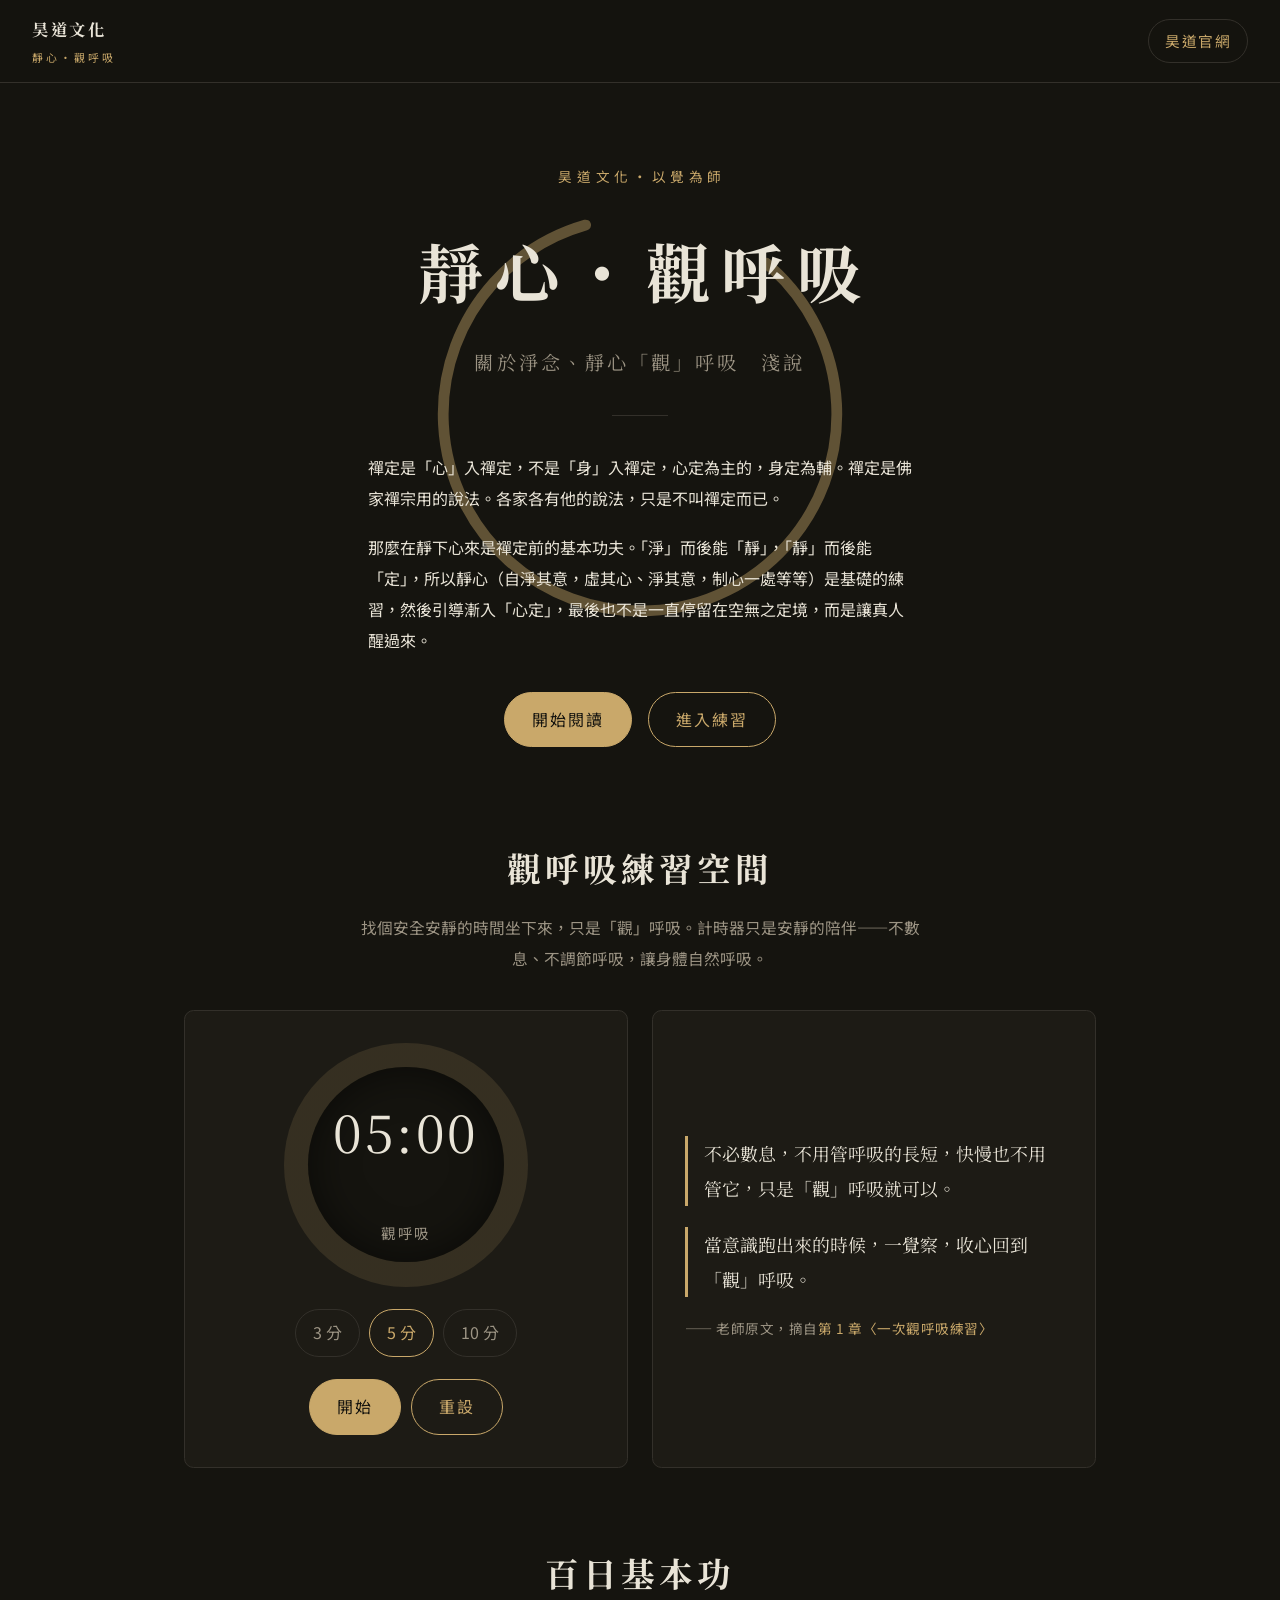
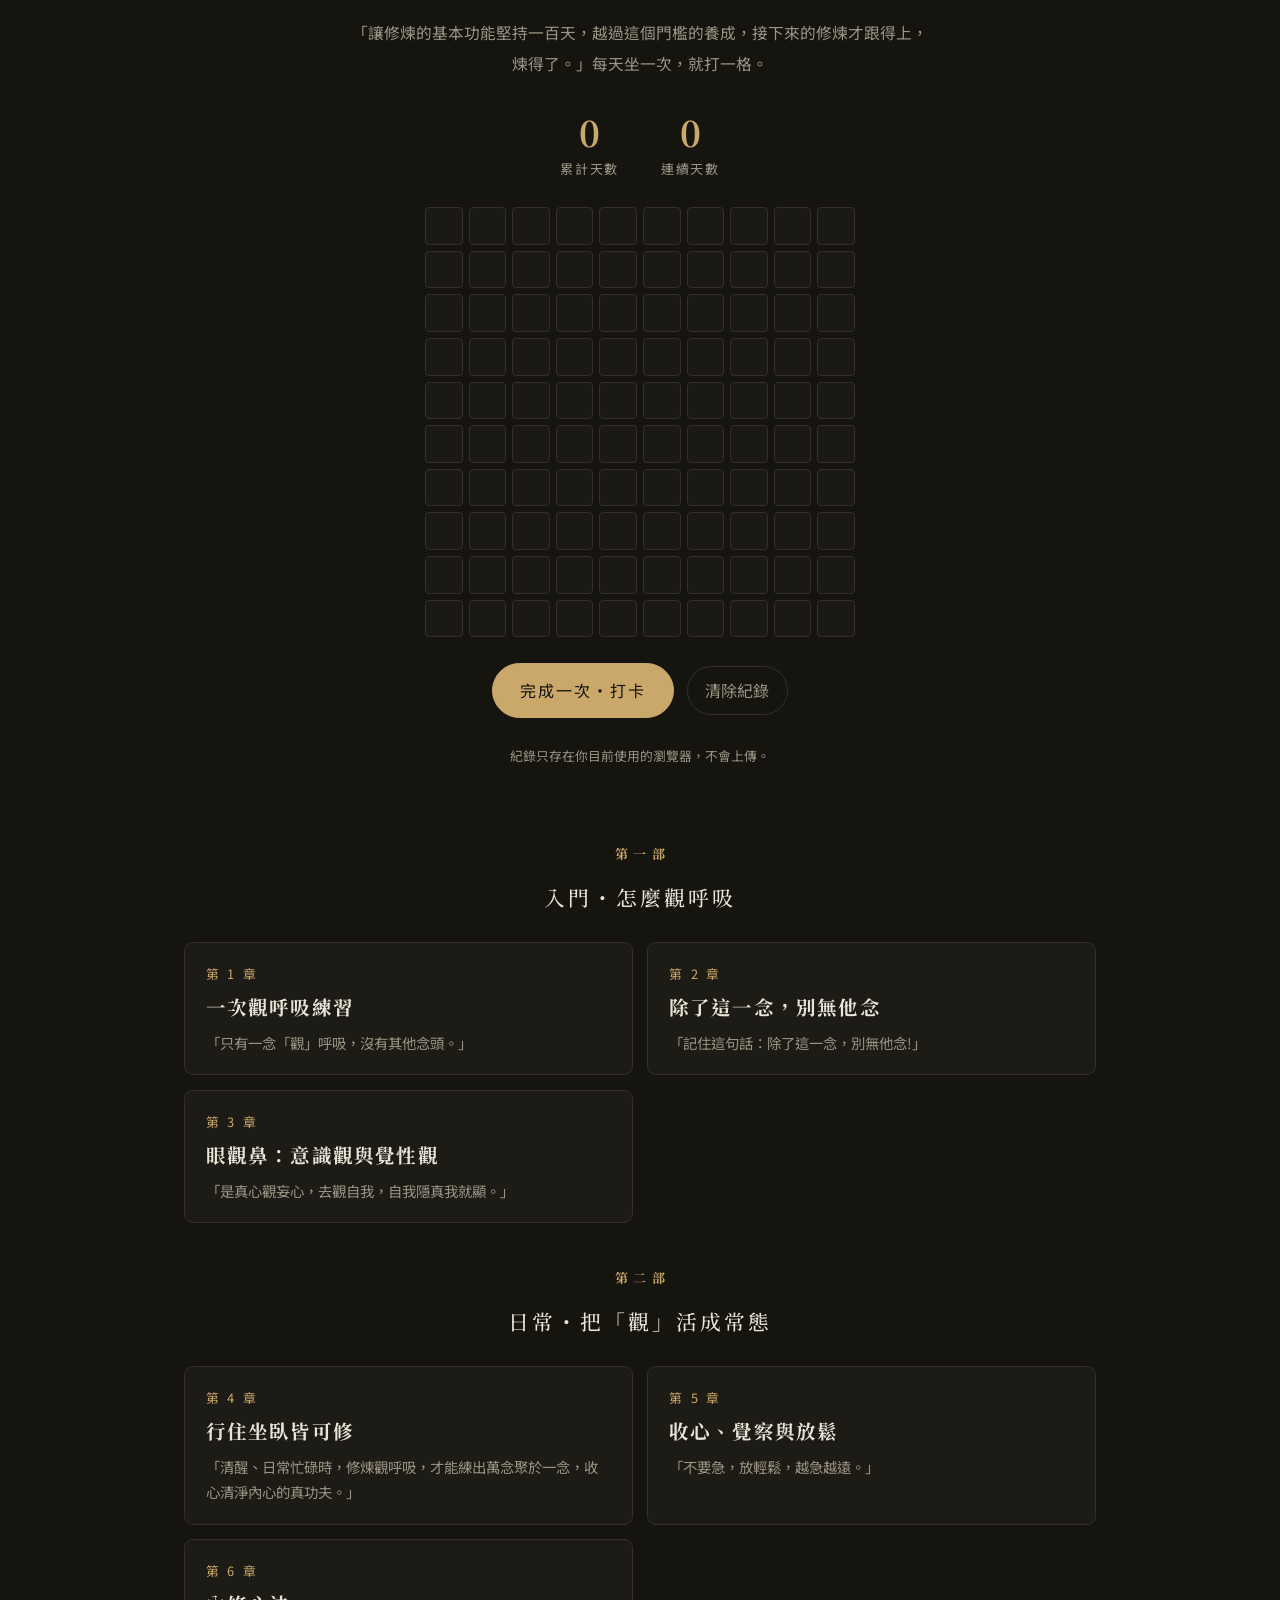
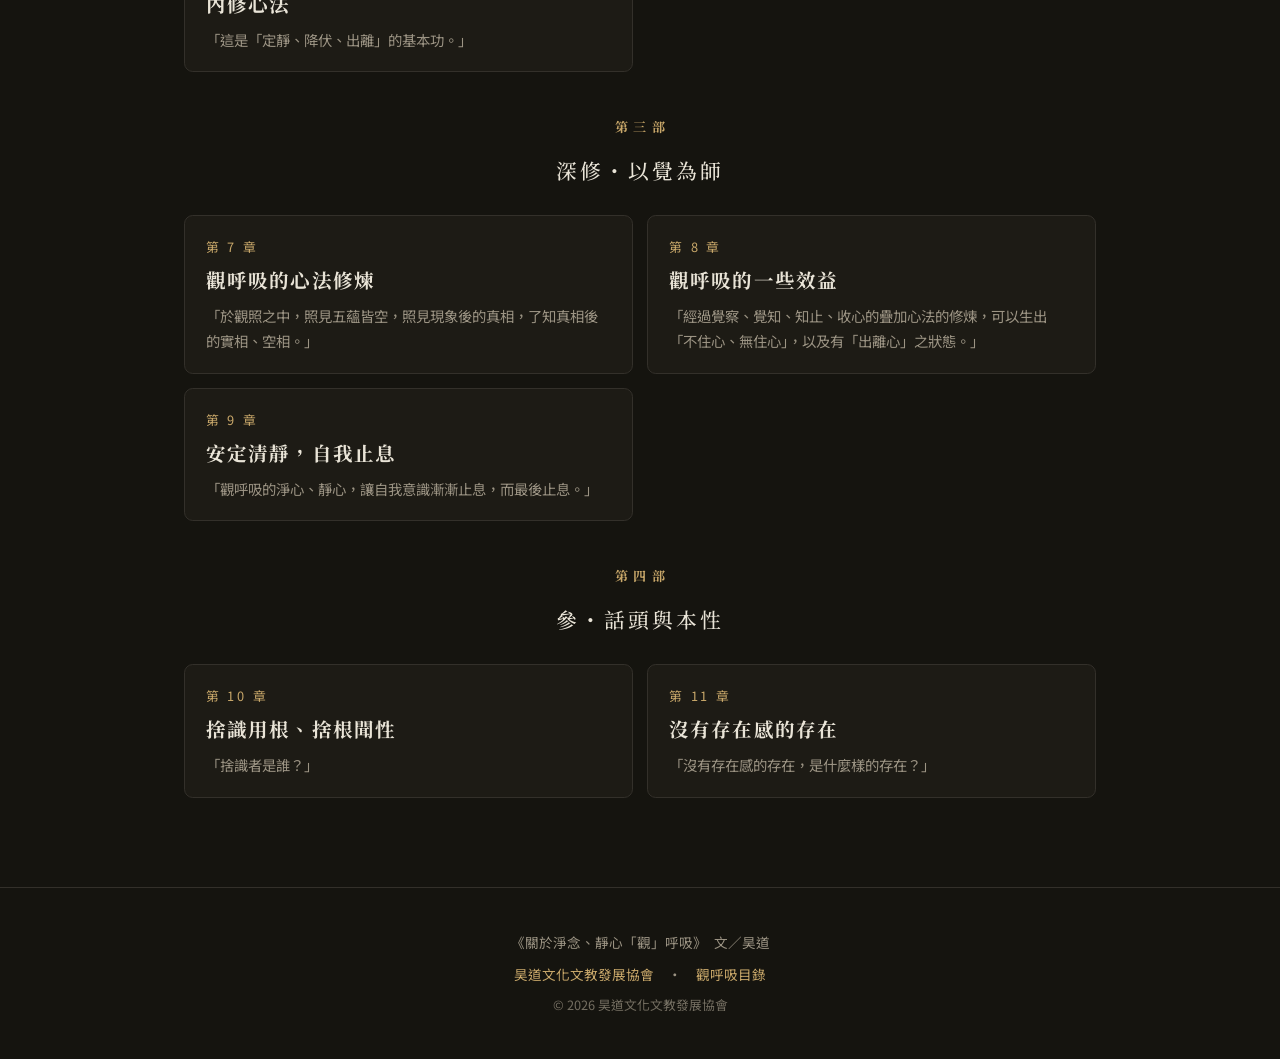
==== index.html @ aa5c3cc3 "Add 靜心・觀呼吸 reading site 以昊道老師原文整理的觀呼吸學習網站：四部十一章逐章閱讀、深色暖金主題、 圓相主視覺、觀呼吸計時器、百日基本功打卡。內容全程逐字呈現老師原文。  Co-A" ====
<!doctype html>
<html lang="zh-Hant">
<head>
  <meta charset="utf-8">
  <meta name="viewport" content="width=device-width, initial-scale=1">
  <title>靜心・觀呼吸｜關於淨念、靜心「觀」呼吸　淺說</title>
  <meta name="description" content="《關於淨念、靜心「觀」呼吸》線上閱讀。以昊道老師的話，系統化呈現淨念、靜心、觀呼吸的內修心法——從一次觀呼吸練習，到捨識用根、自我止息。">
  <meta name="author" content="昊道文化文教發展協會">
  <link rel="canonical" href="https://haodao-culture.github.io/guan-huxi/">
  <meta property="og:site_name" content="昊道文化文教發展協會">
  <meta property="og:title" content="靜心・觀呼吸｜關於淨念、靜心「觀」呼吸　淺說">
  <meta property="og:description" content="《關於淨念、靜心「觀」呼吸》線上閱讀。以昊道老師的話，系統化呈現淨念、靜心、觀呼吸的內修心法——從一次觀呼吸練習，到捨識用根、自我止息。">
  <meta property="og:type" content="article">
  <meta property="og:url" content="https://haodao-culture.github.io/guan-huxi/">
  <meta property="og:locale" content="zh_TW">
  <meta name="theme-color" content="#8b6f47">
  <link rel="icon" href="favicon.svg" type="image/svg+xml">
  <link rel="icon" href="favicon.svg" type="image/svg+xml">
  <link rel="apple-touch-icon" href="favicon.svg">
  <link rel="stylesheet" href="./breathing.css">
  <link rel="preconnect" href="https://fonts.googleapis.com">
  <link rel="preconnect" href="https://fonts.gstatic.com" crossorigin>
  <link href="https://fonts.googleapis.com/css2?family=Noto+Serif+TC:wght@400;500;700&family=Noto+Sans+TC:wght@300;400;500&display=swap" rel="stylesheet">
</head>
<body>
  <header class="reader-header">
    <a class="brand" href="index.html">昊道文化<small>靜心・觀呼吸</small></a>
    <a class="toc-link" href="https://www.haodao.org/">昊道官網</a>
  </header>
  <main class="reader wide">
    <section class="cover">
      <svg class="enso" viewBox="0 0 200 200" aria-hidden="true" focusable="false">
        <circle cx="100" cy="100" r="82" />
      </svg>
      <div class="cover-inner">
        <p class="eyebrow">昊道文化・以覺為師</p>
        <h1 class="cover-title">靜心・觀呼吸</h1>
        <p class="cover-sub">關於淨念、靜心「觀」呼吸　淺說</p>
        <div class="rule"></div>
        <div class="cover-lead">
          <p>禪定是「心」入禪定，不是「身」入禪定，心定為主的，身定為輔。禪定是佛家禪宗用的說法。各家各有他的說法，只是不叫禪定而已。</p>
          <p>那麼在靜下心來是禪定前的基本功夫。「淨」而後能「靜」，「靜」而後能「定」，所以靜心（自淨其意，虛其心、淨其意，制心一處等等）是基礎的練習，然後引導漸入「心定」，最後也不是一直停留在空無之定境，而是讓真人醒過來。</p>
        </div>
        <div class="hero-ctas">
          <a class="btn btn-primary" href="#chapters">開始閱讀</a>
          <a class="btn btn-ghost" href="#practice">進入練習</a>
        </div>
      </div>
    </section>

    <section class="feature" id="practice" aria-labelledby="practice-title">
      <div class="feature-head">
        <h2 id="practice-title">觀呼吸練習空間</h2>
        <p class="feature-lead">找個安全安靜的時間坐下來，只是「觀」呼吸。計時器只是安靜的陪伴——不數息、不調節呼吸，讓身體自然呼吸。</p>
      </div>
      <div class="practice-layout">
        <div class="timer-panel">
          <div class="timer-ring" id="timerRing">
            <div class="timer-core">
              <span class="timer-time" id="timerTime">05:00</span>
              <span class="timer-label" id="timerLabel">觀呼吸</span>
            </div>
          </div>
          <div class="timer-presets" role="group" aria-label="選擇時長">
            <button class="chip" type="button" data-min="3">3 分</button>
            <button class="chip" type="button" data-min="5">5 分</button>
            <button class="chip" type="button" data-min="10">10 分</button>
          </div>
          <div class="timer-controls">
            <button class="btn btn-primary" type="button" id="timerToggle">開始</button>
            <button class="btn btn-ghost" type="button" id="timerReset">重設</button>
          </div>
        </div>
        <div class="practice-note">
          <blockquote>不必數息，不用管呼吸的長短，快慢也不用管它，只是「觀」呼吸就可以。</blockquote>
          <blockquote>當意識跑出來的時候，一覺察，收心回到「觀」呼吸。</blockquote>
          <p class="src">—— 老師原文，摘自<a href="ch01.html">第 1 章〈一次觀呼吸練習〉</a></p>
        </div>
      </div>
    </section>

    <section class="feature" id="hundred-days" aria-labelledby="hundred-title">
      <div class="feature-head">
        <h2 id="hundred-title">百日基本功</h2>
        <p class="feature-lead">「讓修煉的基本功能堅持一百天，越過這個門檻的養成，接下來的修煉才跟得上，煉得了。」每天坐一次，就打一格。</p>
      </div>
      <div class="tracker">
        <div class="tracker-stats">
          <div><strong id="dayCount">0</strong><span>累計天數</span></div>
          <div><strong id="dayStreak">0</strong><span>連續天數</span></div>
        </div>
        <div class="hundred-grid" id="hundredGrid" role="img" aria-label="百日打卡進度格"></div>
        <div class="tracker-controls">
          <button class="btn btn-primary" type="button" id="markToday">完成一次・打卡</button>
          <button class="btn-mini" type="button" id="trackerReset">清除紀錄</button>
        </div>
        <p class="tracker-note">紀錄只存在你目前使用的瀏覽器，不會上傳。</p>
      </div>
    </section>

    <nav class="toc" id="chapters" aria-label="章節目錄">
      <section class="toc-part">
        <h2 class="part-title"><span class="part-label">第一部</span><span class="part-name">入門・怎麼觀呼吸</span></h2>
        <ol class="chapter-cards">
        <li><a class="chapter-card" href="ch01.html">
          <span class="ch-num">第 1 章</span>
          <span class="ch-title">一次觀呼吸練習</span>
          <span class="ch-desc">「只有一念「觀」呼吸，沒有其他念頭。」</span>
        </a></li>
        <li><a class="chapter-card" href="ch02.html">
          <span class="ch-num">第 2 章</span>
          <span class="ch-title">除了這一念，別無他念</span>
          <span class="ch-desc">「記住這句話：除了這一念，別無他念!」</span>
        </a></li>
        <li><a class="chapter-card" href="ch03.html">
          <span class="ch-num">第 3 章</span>
          <span class="ch-title">眼觀鼻：意識觀與覺性觀</span>
          <span class="ch-desc">「是真心觀妄心，去觀自我，自我隱真我就顯。」</span>
        </a></li>
        </ol>
      </section>
      <section class="toc-part">
        <h2 class="part-title"><span class="part-label">第二部</span><span class="part-name">日常・把「觀」活成常態</span></h2>
        <ol class="chapter-cards">
        <li><a class="chapter-card" href="ch04.html">
          <span class="ch-num">第 4 章</span>
          <span class="ch-title">行住坐臥皆可修</span>
          <span class="ch-desc">「清醒、日常忙碌時，修煉觀呼吸，才能練出萬念聚於一念，收心清淨內心的真功夫。」</span>
        </a></li>
        <li><a class="chapter-card" href="ch05.html">
          <span class="ch-num">第 5 章</span>
          <span class="ch-title">收心、覺察與放鬆</span>
          <span class="ch-desc">「不要急，放輕鬆，越急越遠。」</span>
        </a></li>
        <li><a class="chapter-card" href="ch06.html">
          <span class="ch-num">第 6 章</span>
          <span class="ch-title">內修心法</span>
          <span class="ch-desc">「這是「定靜、降伏、出離」的基本功。」</span>
        </a></li>
        </ol>
      </section>
      <section class="toc-part">
        <h2 class="part-title"><span class="part-label">第三部</span><span class="part-name">深修・以覺為師</span></h2>
        <ol class="chapter-cards">
        <li><a class="chapter-card" href="ch07.html">
          <span class="ch-num">第 7 章</span>
          <span class="ch-title">觀呼吸的心法修煉</span>
          <span class="ch-desc">「於觀照之中，照見五蘊皆空，照見現象後的真相，了知真相後的實相、空相。」</span>
        </a></li>
        <li><a class="chapter-card" href="ch08.html">
          <span class="ch-num">第 8 章</span>
          <span class="ch-title">觀呼吸的一些效益</span>
          <span class="ch-desc">「經過覺察、覺知、知止、收心的疊加心法的修煉，可以生出「不住心、無住心」，以及有「出離心」之狀態。」</span>
        </a></li>
        <li><a class="chapter-card" href="ch09.html">
          <span class="ch-num">第 9 章</span>
          <span class="ch-title">安定清靜，自我止息</span>
          <span class="ch-desc">「觀呼吸的淨心、靜心，讓自我意識漸漸止息，而最後止息。」</span>
        </a></li>
        </ol>
      </section>
      <section class="toc-part">
        <h2 class="part-title"><span class="part-label">第四部</span><span class="part-name">參・話頭與本性</span></h2>
        <ol class="chapter-cards">
        <li><a class="chapter-card" href="ch10.html">
          <span class="ch-num">第 10 章</span>
          <span class="ch-title">捨識用根、捨根聞性</span>
          <span class="ch-desc">「捨識者是誰？」</span>
        </a></li>
        <li><a class="chapter-card" href="ch11.html">
          <span class="ch-num">第 11 章</span>
          <span class="ch-title">沒有存在感的存在</span>
          <span class="ch-desc">「沒有存在感的存在，是什麼樣的存在？」</span>
        </a></li>
        </ol>
      </section>
    </nav>
  </main>
  <footer class="reader-footer">
    <p>《關於淨念、靜心「觀」呼吸》　文／昊道</p>
    <p><a href="https://www.haodao.org/">昊道文化文教發展協會</a>　·　<a href="./index.html">觀呼吸目錄</a></p>
    <p class="copyright">© 2026 昊道文化文教發展協會</p>
  </footer>
  <script src="./breathing.js" defer></script>
</body>
</html>
---- breathing.css ----
/* 靜心・觀呼吸 閱讀網站樣式
   沿用 haodao 既有設計語言（米底褐字、Noto Serif TC 標題、寧靜留白） */

:root {
    --color-bg: #15140f;
    --color-text: #e9e4d7;
    --color-accent: #c9a86a;
    --color-muted: #9c9484;
    --color-divider: #33302a;
    --color-card: #1d1b15;
    --max-read: 40rem;
    --max-wide: 60rem;
}

* {
    margin: 0;
    padding: 0;
    box-sizing: border-box;
}

html {
    scroll-behavior: smooth;
}

body {
    font-family: 'Noto Sans TC', -apple-system, BlinkMacSystemFont, sans-serif;
    background: radial-gradient(1000px 620px at 50% -12%, rgba(201, 168, 106, 0.10), transparent 62%), var(--color-bg);
    color: var(--color-text);
    line-height: 1.95;
    min-height: 100vh;
    display: flex;
    flex-direction: column;
    -webkit-font-smoothing: antialiased;
}

a {
    color: var(--color-accent);
    text-decoration: none;
}

/* ---------- 頂部列 ---------- */
.reader-header {
    position: sticky;
    top: 0;
    z-index: 10;
    display: flex;
    align-items: center;
    justify-content: space-between;
    gap: 1rem;
    padding: 0.85rem clamp(1rem, 4vw, 2rem);
    background: rgba(21, 20, 15, 0.84);
    backdrop-filter: blur(8px);
    -webkit-backdrop-filter: blur(8px);
    border-bottom: 1px solid var(--color-divider);
}

.reader-header .brand {
    font-family: 'Noto Serif TC', serif;
    font-weight: 700;
    letter-spacing: 0.16em;
    color: var(--color-text);
    font-size: 1.02rem;
}

.reader-header .brand small {
    display: block;
    font-family: 'Noto Sans TC', sans-serif;
    font-weight: 400;
    font-size: 0.68rem;
    letter-spacing: 0.28em;
    color: var(--color-accent);
    margin-top: 0.1rem;
}

.reader-header .toc-link {
    font-size: 0.92rem;
    letter-spacing: 0.1em;
    padding: 0.4rem 1rem;
    border: 1px solid var(--color-divider);
    border-radius: 2rem;
    white-space: nowrap;
    transition: all 0.3s ease;
}

.reader-header .toc-link:hover {
    background: var(--color-accent);
    color: var(--color-bg);
    border-color: var(--color-accent);
}

/* ---------- 主容器 ---------- */
.reader {
    width: 100%;
    max-width: var(--max-read);
    margin: 0 auto;
    padding: 2.5rem clamp(1.1rem, 5vw, 1.5rem) 3rem;
    flex: 1;
}

.reader.wide {
    max-width: var(--max-wide);
}

/* ---------- 著陸頁封面 ---------- */
.cover {
    text-align: center;
    padding: 2.5rem 0 1rem;
}

.cover .eyebrow {
    font-size: 0.85rem;
    letter-spacing: 0.34em;
    color: var(--color-accent);
    padding-left: 0.34em;
}

.cover-title {
    font-family: 'Noto Serif TC', serif;
    font-size: clamp(2.6rem, 9vw, 4rem);
    font-weight: 700;
    letter-spacing: 0.18em;
    padding-left: 0.18em;
    margin: 1.2rem 0 0.6rem;
}

.cover-sub {
    font-family: 'Noto Serif TC', serif;
    font-size: clamp(1rem, 3vw, 1.2rem);
    letter-spacing: 0.16em;
    color: var(--color-muted);
}

.rule {
    width: 56px;
    height: 1px;
    background: var(--color-divider);
    margin: 2.2rem auto;
}

.cover-lead {
    max-width: 34rem;
    margin: 0 auto;
    text-align: left;
    color: var(--color-text);
}

.cover-lead p {
    margin-bottom: 1.1rem;
}

/* ---------- 目錄（部 / 章卡片） ---------- */
.toc {
    margin-top: 3rem;
}

.toc-part {
    margin: 2.6rem 0;
}

.part-title {
    font-family: 'Noto Serif TC', serif;
    text-align: center;
    margin-bottom: 1.4rem;
}

.part-title .part-label {
    display: block;
    font-size: 0.82rem;
    letter-spacing: 0.4em;
    color: var(--color-accent);
    padding-left: 0.4em;
    margin-bottom: 0.4rem;
}

.part-title .part-name {
    font-size: 1.3rem;
    font-weight: 500;
    letter-spacing: 0.14em;
    color: var(--color-text);
}

.chapter-cards {
    list-style: none;
    display: grid;
    gap: 0.9rem;
}

@media (min-width: 620px) {
    .chapter-cards {
        grid-template-columns: 1fr 1fr;
    }
}

.chapter-card {
    display: flex;
    flex-direction: column;
    gap: 0.35rem;
    height: 100%;
    border: 1px solid var(--color-divider);
    border-radius: 0.55rem;
    background: var(--color-card);
    padding: 1.2rem 1.3rem;
    transition: all 0.25s ease;
}

.chapter-card:hover {
    border-color: var(--color-accent);
    transform: translateY(-2px);
    box-shadow: 0 14px 34px rgba(0, 0, 0, 0.45);
}

.chapter-card .ch-num {
    font-size: 0.8rem;
    letter-spacing: 0.22em;
    color: var(--color-accent);
}

.chapter-card .ch-title {
    font-family: 'Noto Serif TC', serif;
    font-size: 1.22rem;
    font-weight: 700;
    letter-spacing: 0.06em;
    color: var(--color-text);
    line-height: 1.5;
}

.chapter-card .ch-desc {
    font-size: 0.9rem;
    line-height: 1.75;
    color: var(--color-muted);
    margin-top: 0.15rem;
}

/* ---------- 篇章閱讀頁 ---------- */
.progress {
    text-align: center;
    font-size: 0.8rem;
    letter-spacing: 0.22em;
    color: var(--color-accent);
    margin-bottom: 1.4rem;
}

.chapter-head {
    text-align: center;
    margin-bottom: 2.6rem;
}

.chapter-head .eyebrow {
    font-size: 0.82rem;
    letter-spacing: 0.26em;
    color: var(--color-accent);
    padding-left: 0.26em;
}

.chapter-head h1 {
    font-family: 'Noto Serif TC', serif;
    font-size: clamp(1.9rem, 6vw, 2.6rem);
    font-weight: 700;
    letter-spacing: 0.08em;
    line-height: 1.5;
    margin: 0.9rem 0 1.3rem;
}

.chapter-head .chapter-lead {
    max-width: 30rem;
    margin: 0 auto;
    font-family: 'Noto Serif TC', serif;
    font-size: 1.05rem;
    color: var(--color-muted);
    font-style: italic;
}

.chapter-head .rule {
    margin: 1.6rem auto 0;
}

/* 內文 */
.prose p {
    margin: 0 0 1.5rem;
    font-size: 1.06rem;
    letter-spacing: 0.01em;
    text-align: justify;
}

.prose .subhead {
    font-family: 'Noto Serif TC', serif;
    font-size: 1.2rem;
    font-weight: 700;
    letter-spacing: 0.1em;
    color: var(--color-accent);
    margin: 2.8rem 0 1.3rem;
    padding-bottom: 0.5rem;
    border-bottom: 1px solid var(--color-divider);
}

.prose .subhead:first-child {
    margin-top: 0;
}

/* 行內強調金句 */
.prose blockquote.pull {
    margin: 2rem 0;
    padding: 0.3rem 0 0.3rem 1.3rem;
    border-left: 3px solid var(--color-accent);
    font-family: 'Noto Serif TC', serif;
    font-size: 1.2rem;
    font-weight: 500;
    line-height: 1.85;
    letter-spacing: 0.04em;
    color: var(--color-text);
}

/* 署名 */
.prose .sign {
    text-align: right;
    font-family: 'Noto Serif TC', serif;
    letter-spacing: 0.2em;
    color: var(--color-accent);
    margin-top: 2rem;
}

/* 內修心法卡片（定義式清單） */
.method-list {
    list-style: none;
    display: grid;
    gap: 0.8rem;
    margin: 1.8rem 0 2rem;
    counter-reset: method;
}

.method-list li {
    position: relative;
    border: 1px solid var(--color-divider);
    border-radius: 0.5rem;
    background: var(--color-card);
    padding: 1.05rem 1.2rem 1.05rem 3.2rem;
}

.method-list li::before {
    counter-increment: method;
    content: counter(method, decimal-leading-zero);
    position: absolute;
    left: 1.1rem;
    top: 1.05rem;
    font-family: 'Noto Serif TC', serif;
    font-size: 0.95rem;
    color: var(--color-accent);
    letter-spacing: 0.05em;
}

.method-list .term {
    display: block;
    font-family: 'Noto Serif TC', serif;
    font-size: 1.1rem;
    font-weight: 700;
    letter-spacing: 0.08em;
    color: var(--color-text);
    margin-bottom: 0.2rem;
}

.method-list .desc {
    font-size: 0.98rem;
    color: var(--color-muted);
}

/* 話頭提問列表 */
.koan {
    list-style: none;
    display: grid;
    gap: 0.65rem;
    margin: 1.6rem 0 2rem;
}

.koan li {
    padding: 0.55rem 0 0.55rem 1.4rem;
    border-left: 2px solid var(--color-divider);
    font-family: 'Noto Serif TC', serif;
    font-size: 1.08rem;
    line-height: 1.8;
    color: var(--color-text);
}

/* 本章金句 */
.golden {
    margin: 3rem 0 1rem;
    border: 1px solid var(--color-divider);
    border-radius: 0.6rem;
    background: rgba(201, 168, 106, 0.06);
    padding: 1.8rem 1.6rem;
}

.golden h2 {
    font-family: 'Noto Serif TC', serif;
    font-size: 1.05rem;
    font-weight: 700;
    letter-spacing: 0.22em;
    text-align: center;
    color: var(--color-accent);
    padding-left: 0.22em;
    margin-bottom: 1.4rem;
}

.golden blockquote {
    font-family: 'Noto Serif TC', serif;
    font-size: 1.18rem;
    line-height: 1.85;
    letter-spacing: 0.04em;
    text-align: center;
    color: var(--color-text);
    margin: 1rem 0;
}

.golden blockquote + blockquote {
    padding-top: 1rem;
    border-top: 1px dashed var(--color-divider);
}

/* 上一章 / 目錄 / 下一章 */
.chapter-nav {
    display: grid;
    grid-template-columns: 1fr auto 1fr;
    gap: 0.8rem;
    align-items: stretch;
    margin-top: 3rem;
    padding-top: 2rem;
    border-top: 1px solid var(--color-divider);
}

.chapter-nav a {
    display: flex;
    flex-direction: column;
    justify-content: center;
    border: 1px solid var(--color-divider);
    border-radius: 0.5rem;
    background: var(--color-card);
    padding: 0.9rem 1.1rem;
    transition: all 0.25s ease;
}

.chapter-nav a:hover {
    border-color: var(--color-accent);
    box-shadow: 0 10px 26px rgba(0, 0, 0, 0.4);
}

.chapter-nav .nav-prev {
    text-align: left;
}

.chapter-nav .nav-next {
    text-align: right;
}

.chapter-nav .nav-label {
    font-size: 0.74rem;
    letter-spacing: 0.18em;
    color: var(--color-accent);
}

.chapter-nav .nav-title {
    font-family: 'Noto Serif TC', serif;
    font-size: 0.98rem;
    font-weight: 500;
    color: var(--color-text);
    margin-top: 0.2rem;
    line-height: 1.5;
}

.chapter-nav .nav-toc {
    justify-content: center;
    align-items: center;
    text-align: center;
    letter-spacing: 0.16em;
    font-size: 0.9rem;
    color: var(--color-accent);
    padding: 0.9rem 1rem;
}

.chapter-nav .nav-spacer {
    border: none;
    background: none;
    box-shadow: none;
    cursor: default;
}

.chapter-nav .nav-spacer:hover {
    border: none;
    box-shadow: none;
}

/* ---------- 頁尾 ---------- */
.reader-footer {
    text-align: center;
    padding: 2.2rem 1.5rem;
    border-top: 1px solid var(--color-divider);
    color: var(--color-muted);
    font-size: 0.85rem;
}

.reader-footer a {
    color: var(--color-accent);
}

.reader-footer p {
    margin: 0.35rem 0;
}

.reader-footer .copyright {
    opacity: 0.7;
    font-size: 0.8rem;
}

/* ---------- 手機 ---------- */
@media (max-width: 480px) {
    .reader {
        padding: 1.8rem 1.1rem 2.4rem;
    }
    .prose p {
        font-size: 1.02rem;
        line-height: 1.9;
    }
    .chapter-nav {
        grid-template-columns: 1fr;
    }
    .chapter-nav .nav-next {
        text-align: left;
    }
    .chapter-nav .nav-toc {
        order: 3;
    }
}

/* ===================== 第一階段：練習夥伴 ===================== */

/* ---------- 主視覺：圓相 ---------- */
.cover {
    position: relative;
    overflow: hidden;
}

.enso {
    position: absolute;
    top: 50%;
    left: 50%;
    transform: translate(-50%, -56%);
    width: min(82vw, 480px);
    height: auto;
    pointer-events: none;
    z-index: 0;
}

.enso circle {
    fill: none;
    stroke: var(--color-accent);
    stroke-width: 4.5;
    stroke-linecap: round;
    stroke-dasharray: 432 80;
    transform: rotate(-48deg);
    transform-origin: center;
    opacity: 0.42;
}

.cover-inner {
    position: relative;
    z-index: 1;
}

.hero-ctas {
    display: flex;
    gap: 1rem;
    justify-content: center;
    flex-wrap: wrap;
    margin-top: 2.2rem;
}

/* ---------- 按鈕 ---------- */
.btn {
    display: inline-flex;
    align-items: center;
    justify-content: center;
    min-height: 46px;
    padding: 0.7rem 1.7rem;
    border-radius: 2rem;
    border: 1px solid var(--color-accent);
    font: inherit;
    letter-spacing: 0.12em;
    cursor: pointer;
    text-decoration: none;
    transition: all 0.25s ease;
}

.btn-primary {
    background: var(--color-accent);
    color: #15140f;
}

.btn-primary:hover {
    background: #dcc089;
    border-color: #dcc089;
}

.btn-ghost {
    background: transparent;
    color: var(--color-accent);
}

.btn-ghost:hover {
    background: rgba(201, 168, 106, 0.12);
}

/* ---------- 功能區塊（練習 / 百日） ---------- */
.feature {
    margin: 4.5rem 0;
    scroll-margin-top: 5rem;
}

.feature-head {
    text-align: center;
    max-width: 36rem;
    margin: 0 auto 2.2rem;
}

.feature-head h2 {
    font-family: 'Noto Serif TC', serif;
    font-size: clamp(1.6rem, 4.5vw, 2.1rem);
    font-weight: 700;
    letter-spacing: 0.12em;
    color: var(--color-text);
    margin-bottom: 0.8rem;
}

.feature-head .feature-lead {
    color: var(--color-muted);
    font-size: 0.98rem;
}

/* ---------- 觀呼吸計時器 ---------- */
.practice-layout {
    display: grid;
    grid-template-columns: minmax(0, 1fr) minmax(0, 1fr);
    gap: 1.5rem;
    align-items: stretch;
}

.timer-panel,
.practice-note {
    border: 1px solid var(--color-divider);
    border-radius: 0.6rem;
    background: var(--color-card);
    padding: 2rem;
}

.timer-panel {
    display: grid;
    justify-items: center;
    align-content: center;
    gap: 1.4rem;
}

.timer-ring {
    width: min(244px, 64vw);
    aspect-ratio: 1;
    border-radius: 50%;
    display: grid;
    place-items: center;
    background: conic-gradient(var(--color-accent) var(--progress, 0%), rgba(201, 168, 106, 0.14) 0);
    transition: background 0.5s linear;
}

.timer-core {
    width: 80%;
    aspect-ratio: 1;
    border-radius: 50%;
    background: #15140f;
    display: grid;
    place-items: center;
    text-align: center;
    box-shadow: inset 0 0 44px rgba(0, 0, 0, 0.55);
}

.timer-time {
    display: block;
    font-family: 'Noto Serif TC', serif;
    font-size: clamp(2.4rem, 7vw, 3.2rem);
    letter-spacing: 0.05em;
    color: var(--color-text);
}

.timer-label {
    display: block;
    margin-top: 0.4rem;
    color: var(--color-muted);
    font-size: 0.9rem;
    letter-spacing: 0.18em;
}

.timer-presets,
.timer-controls {
    display: flex;
    gap: 0.6rem;
    flex-wrap: wrap;
    justify-content: center;
}

.chip {
    border: 1px solid var(--color-divider);
    background: transparent;
    color: var(--color-muted);
    border-radius: 2rem;
    padding: 0.45rem 1.05rem;
    cursor: pointer;
    font: inherit;
    transition: all 0.2s ease;
}

.chip:hover,
.chip.is-active {
    border-color: var(--color-accent);
    color: var(--color-accent);
}

.practice-note {
    display: grid;
    align-content: center;
    gap: 1.1rem;
}

.practice-note blockquote {
    margin: 0;
    border-left: 3px solid var(--color-accent);
    padding-left: 1rem;
    font-family: 'Noto Serif TC', serif;
    font-size: 1.12rem;
    line-height: 1.95;
    color: var(--color-text);
}

.practice-note blockquote + blockquote {
    margin-top: 0.2rem;
}

.practice-note .src {
    color: var(--color-muted);
    font-size: 0.85rem;
    letter-spacing: 0.04em;
}

.practice-note .src a {
    color: var(--color-accent);
}

/* ---------- 百日基本功 tracker ---------- */
.tracker {
    display: grid;
    justify-items: center;
    gap: 1.6rem;
}

.tracker-stats {
    display: flex;
    gap: 2.6rem;
}

.tracker-stats div {
    text-align: center;
}

.tracker-stats strong {
    display: block;
    font-family: 'Noto Serif TC', serif;
    font-size: 2.2rem;
    line-height: 1;
    color: var(--color-accent);
}

.tracker-stats span {
    display: block;
    margin-top: 0.4rem;
    color: var(--color-muted);
    font-size: 0.82rem;
    letter-spacing: 0.14em;
}

.hundred-grid {
    display: grid;
    grid-template-columns: repeat(10, 1fr);
    gap: 6px;
    width: min(100%, 430px);
}

.day-cell {
    aspect-ratio: 1;
    display: grid;
    place-items: center;
    border: 1px solid var(--color-divider);
    border-radius: 4px;
    background: rgba(255, 255, 255, 0.02);
    font-size: 0.6rem;
    color: transparent;
    transition: all 0.25s ease;
}

.day-cell.done {
    background: var(--color-accent);
    border-color: var(--color-accent);
    color: #15140f;
}

.tracker-controls {
    display: flex;
    gap: 0.8rem;
    align-items: center;
    flex-wrap: wrap;
    justify-content: center;
}

.btn-mini {
    border: 1px solid var(--color-divider);
    background: transparent;
    color: var(--color-muted);
    border-radius: 2rem;
    padding: 0.5rem 1.1rem;
    cursor: pointer;
    font: inherit;
    transition: all 0.2s ease;
}

.btn-mini:hover {
    border-color: var(--color-accent);
    color: var(--color-accent);
}

#markToday.is-done {
    background: transparent;
    color: var(--color-accent);
}

.pulse {
    animation: pulse 1.1s ease 2;
}

@keyframes pulse {
    50% {
        box-shadow: 0 0 0 7px rgba(201, 168, 106, 0.28);
    }
}

.tracker-note {
    color: var(--color-muted);
    font-size: 0.8rem;
    text-align: center;
}

@media (max-width: 720px) {
    .practice-layout {
        grid-template-columns: 1fr;
    }
}

@media (max-width: 480px) {
    .tracker-stats {
        gap: 1.8rem;
    }
    .hero-ctas .btn {
        width: 100%;
    }
}
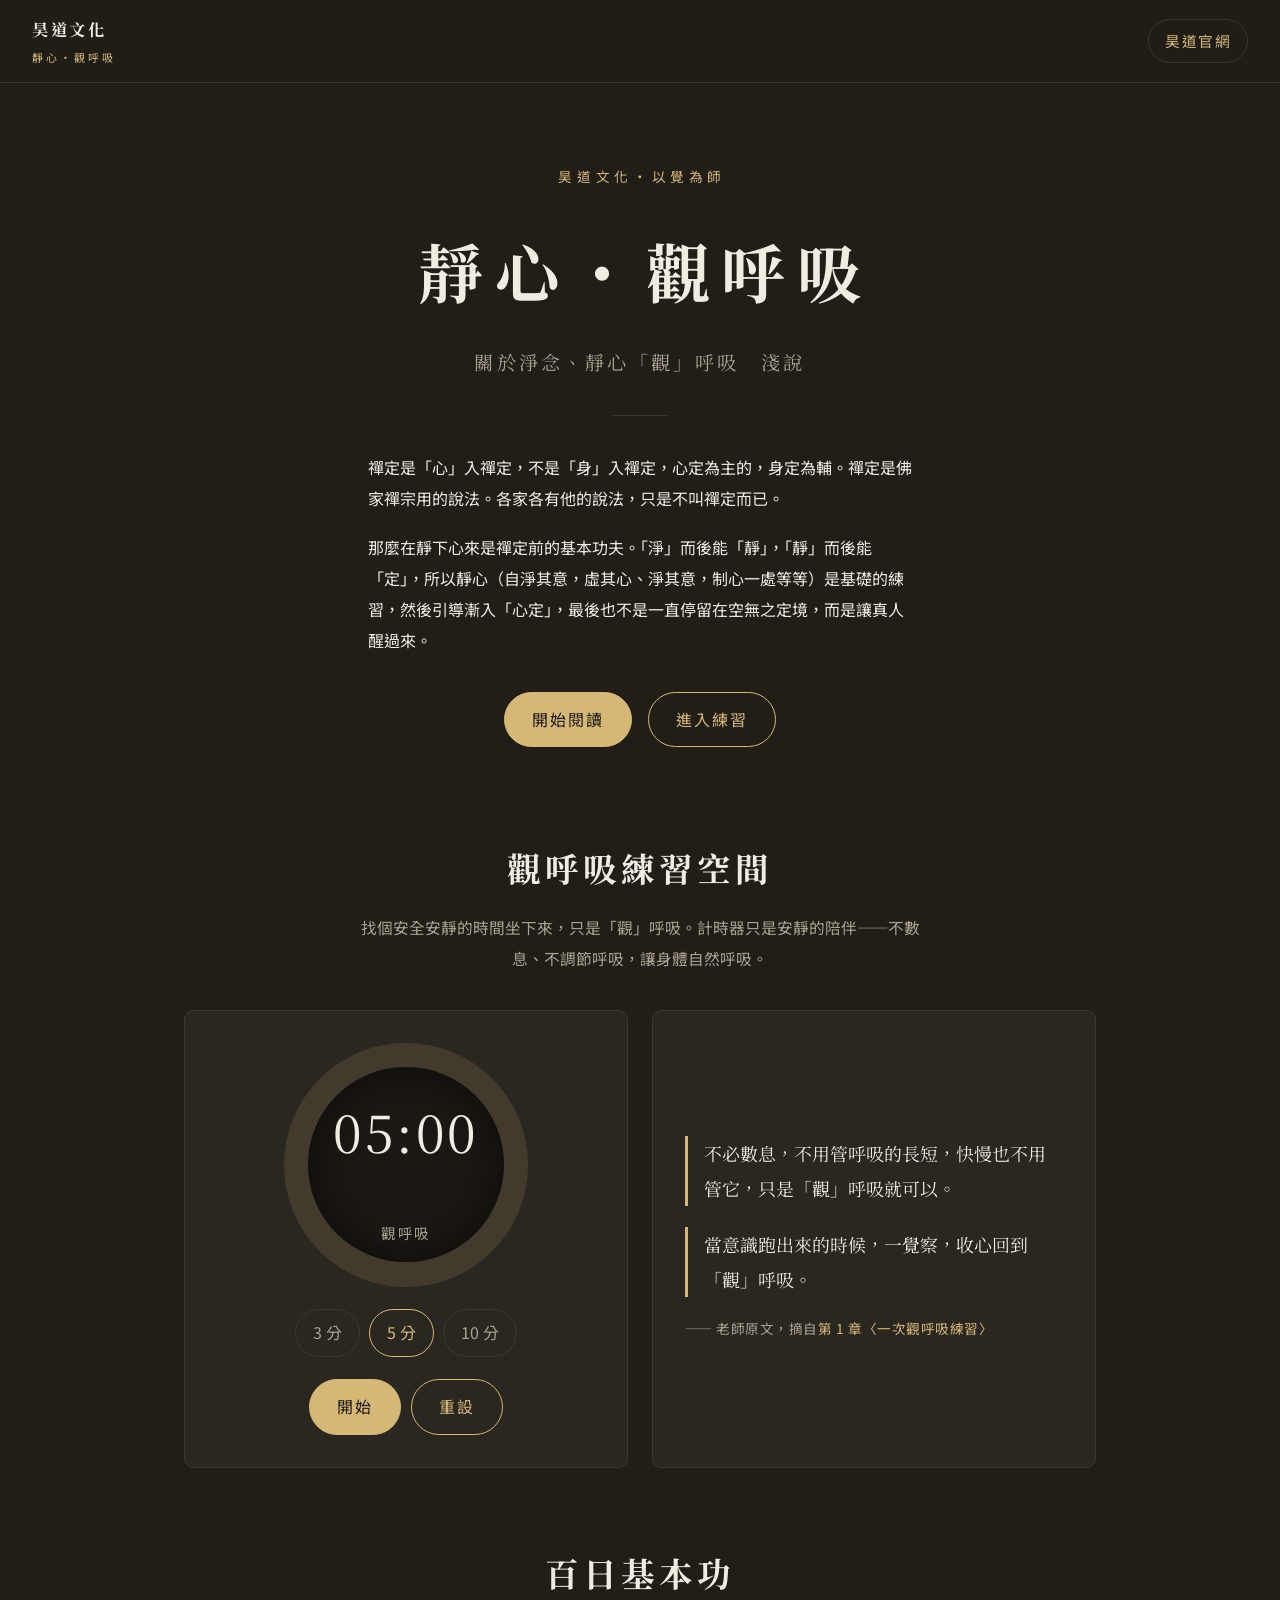
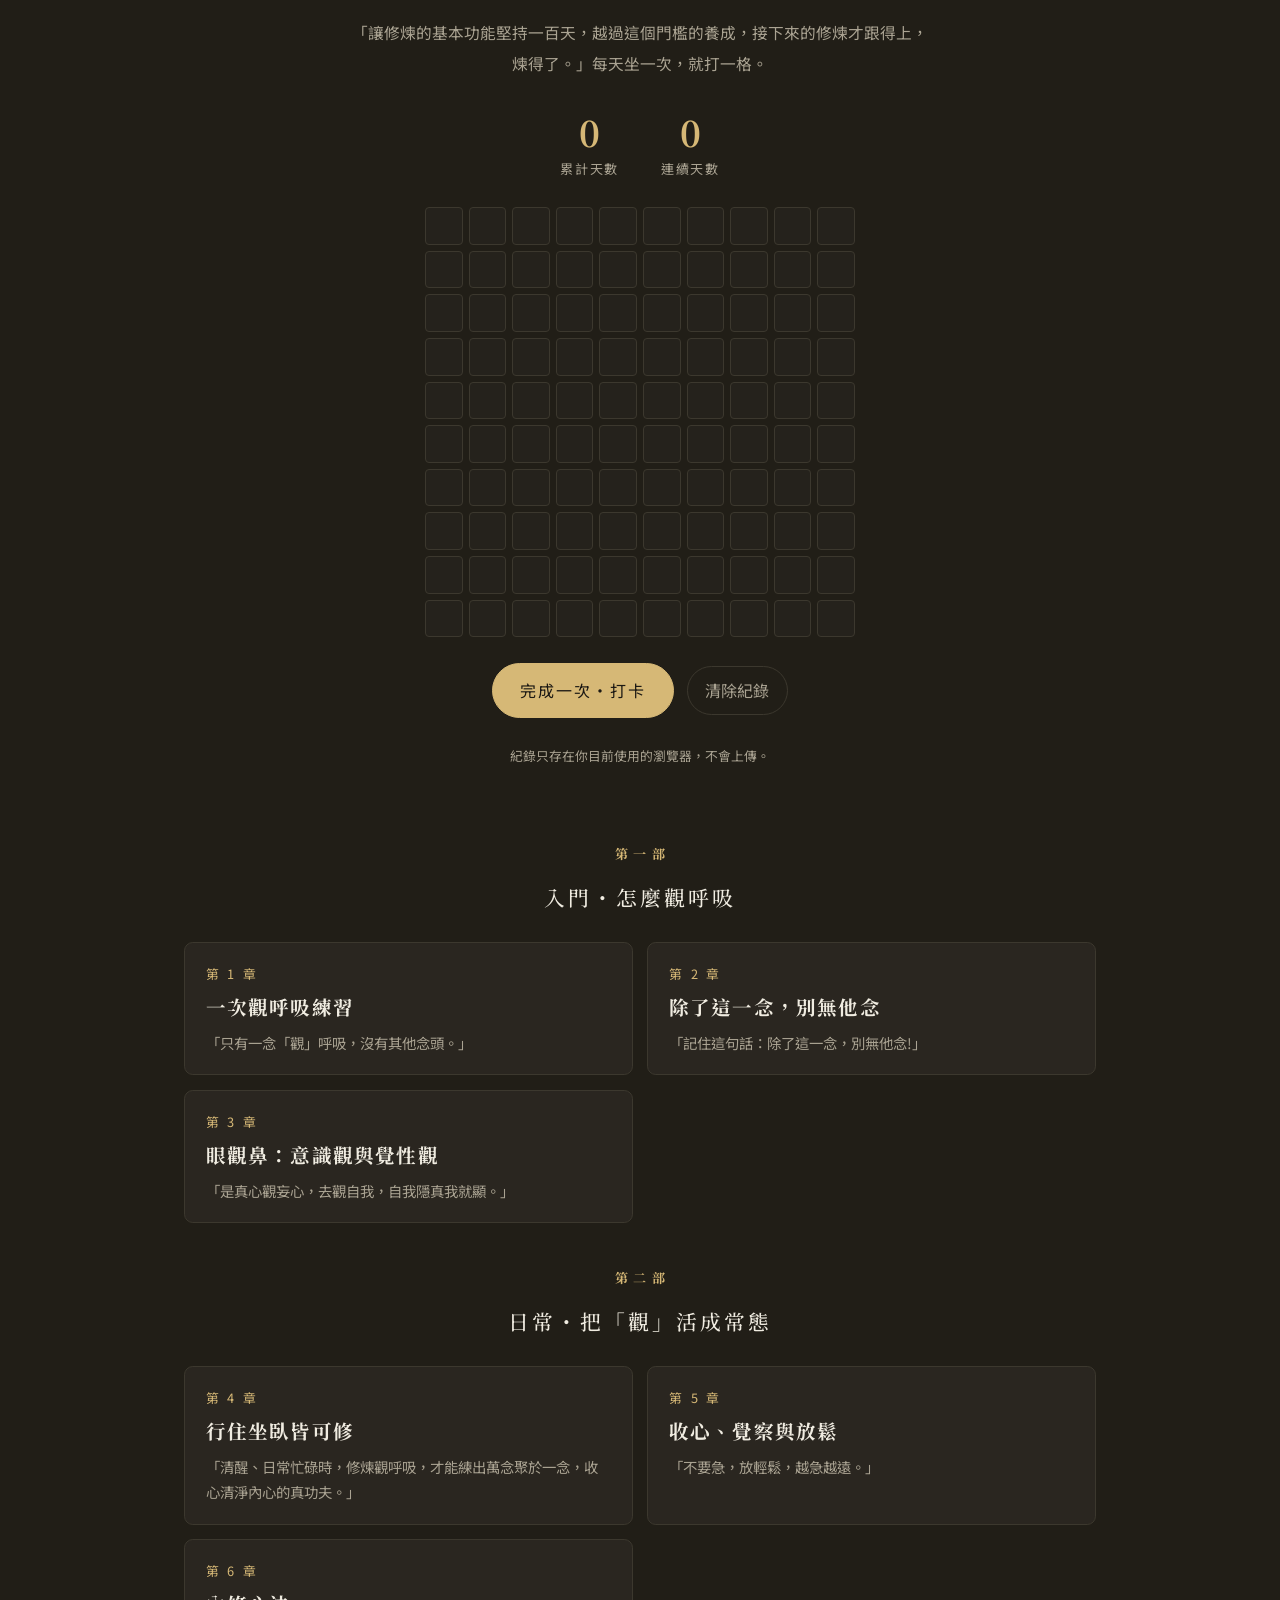
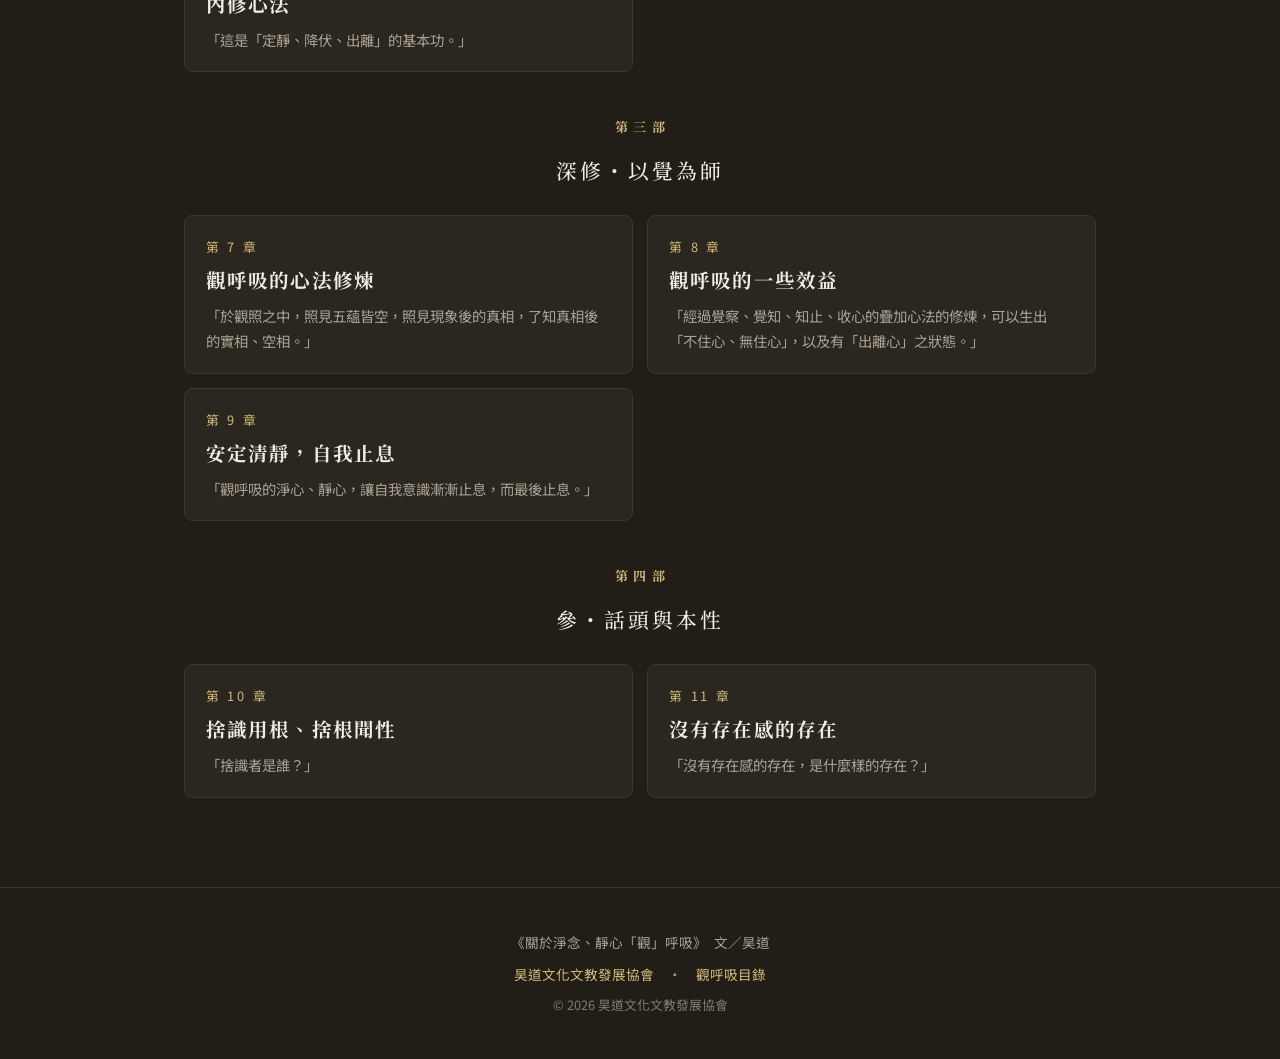
==== commit 296406e8: "Lighten theme and remove ensō hero background 依回饋：移除干擾視線的圓相背景；整體調亮——較暖的炭灰底、更亮的金與內文、 較亮的卡片與頂部光暈，維持深色暖" ====
--- a/index.html
+++ b/index.html
@@ -29,9 +29,6 @@
   </header>
   <main class="reader wide">
     <section class="cover">
-      <svg class="enso" viewBox="0 0 200 200" aria-hidden="true" focusable="false">
-        <circle cx="100" cy="100" r="82" />
-      </svg>
       <div class="cover-inner">
         <p class="eyebrow">昊道文化・以覺為師</p>
         <h1 class="cover-title">靜心・觀呼吸</h1>
--- a/breathing.css
+++ b/breathing.css
@@ -2,12 +2,12 @@
    沿用 haodao 既有設計語言（米底褐字、Noto Serif TC 標題、寧靜留白） */
 
 :root {
-    --color-bg: #15140f;
-    --color-text: #e9e4d7;
-    --color-accent: #c9a86a;
-    --color-muted: #9c9484;
-    --color-divider: #33302a;
-    --color-card: #1d1b15;
+    --color-bg: #211e17;
+    --color-text: #f0ece1;
+    --color-accent: #d6b876;
+    --color-muted: #aaa392;
+    --color-divider: #3c382e;
+    --color-card: #2a2620;
     --max-read: 40rem;
     --max-wide: 60rem;
 }
@@ -24,7 +24,7 @@
 
 body {
     font-family: 'Noto Sans TC', -apple-system, BlinkMacSystemFont, sans-serif;
-    background: radial-gradient(1000px 620px at 50% -12%, rgba(201, 168, 106, 0.10), transparent 62%), var(--color-bg);
+    background: radial-gradient(1100px 680px at 50% -12%, rgba(214, 184, 118, 0.14), transparent 60%), var(--color-bg);
     color: var(--color-text);
     line-height: 1.95;
     min-height: 100vh;
@@ -48,7 +48,7 @@
     justify-content: space-between;
     gap: 1rem;
     padding: 0.85rem clamp(1rem, 4vw, 2rem);
-    background: rgba(21, 20, 15, 0.84);
+    background: rgba(33, 30, 23, 0.86);
     backdrop-filter: blur(8px);
     -webkit-backdrop-filter: blur(8px);
     border-bottom: 1px solid var(--color-divider);
@@ -385,7 +385,7 @@
     margin: 3rem 0 1rem;
     border: 1px solid var(--color-divider);
     border-radius: 0.6rem;
-    background: rgba(201, 168, 106, 0.06);
+    background: rgba(214, 184, 118, 0.06);
     padding: 1.8rem 1.6rem;
 }
 
@@ -590,12 +590,12 @@
 
 .btn-primary {
     background: var(--color-accent);
-    color: #15140f;
+    color: #1b1813;
 }
 
 .btn-primary:hover {
-    background: #dcc089;
-    border-color: #dcc089;
+    background: #e6c98d;
+    border-color: #e6c98d;
 }
 
 .btn-ghost {
@@ -604,7 +604,7 @@
 }
 
 .btn-ghost:hover {
-    background: rgba(201, 168, 106, 0.12);
+    background: rgba(214, 184, 118, 0.12);
 }
 
 /* ---------- 功能區塊（練習 / 百日） ---------- */
@@ -662,7 +662,7 @@
     border-radius: 50%;
     display: grid;
     place-items: center;
-    background: conic-gradient(var(--color-accent) var(--progress, 0%), rgba(201, 168, 106, 0.14) 0);
+    background: conic-gradient(var(--color-accent) var(--progress, 0%), rgba(214, 184, 118, 0.14) 0);
     transition: background 0.5s linear;
 }
 
@@ -670,7 +670,7 @@
     width: 80%;
     aspect-ratio: 1;
     border-radius: 50%;
-    background: #15140f;
+    background: #1b1813;
     display: grid;
     place-items: center;
     text-align: center;
@@ -802,7 +802,7 @@
 .day-cell.done {
     background: var(--color-accent);
     border-color: var(--color-accent);
-    color: #15140f;
+    color: #1b1813;
 }
 
 .tracker-controls {
@@ -840,7 +840,7 @@
 
 @keyframes pulse {
     50% {
-        box-shadow: 0 0 0 7px rgba(201, 168, 106, 0.28);
+        box-shadow: 0 0 0 7px rgba(214, 184, 118, 0.28);
     }
 }
 
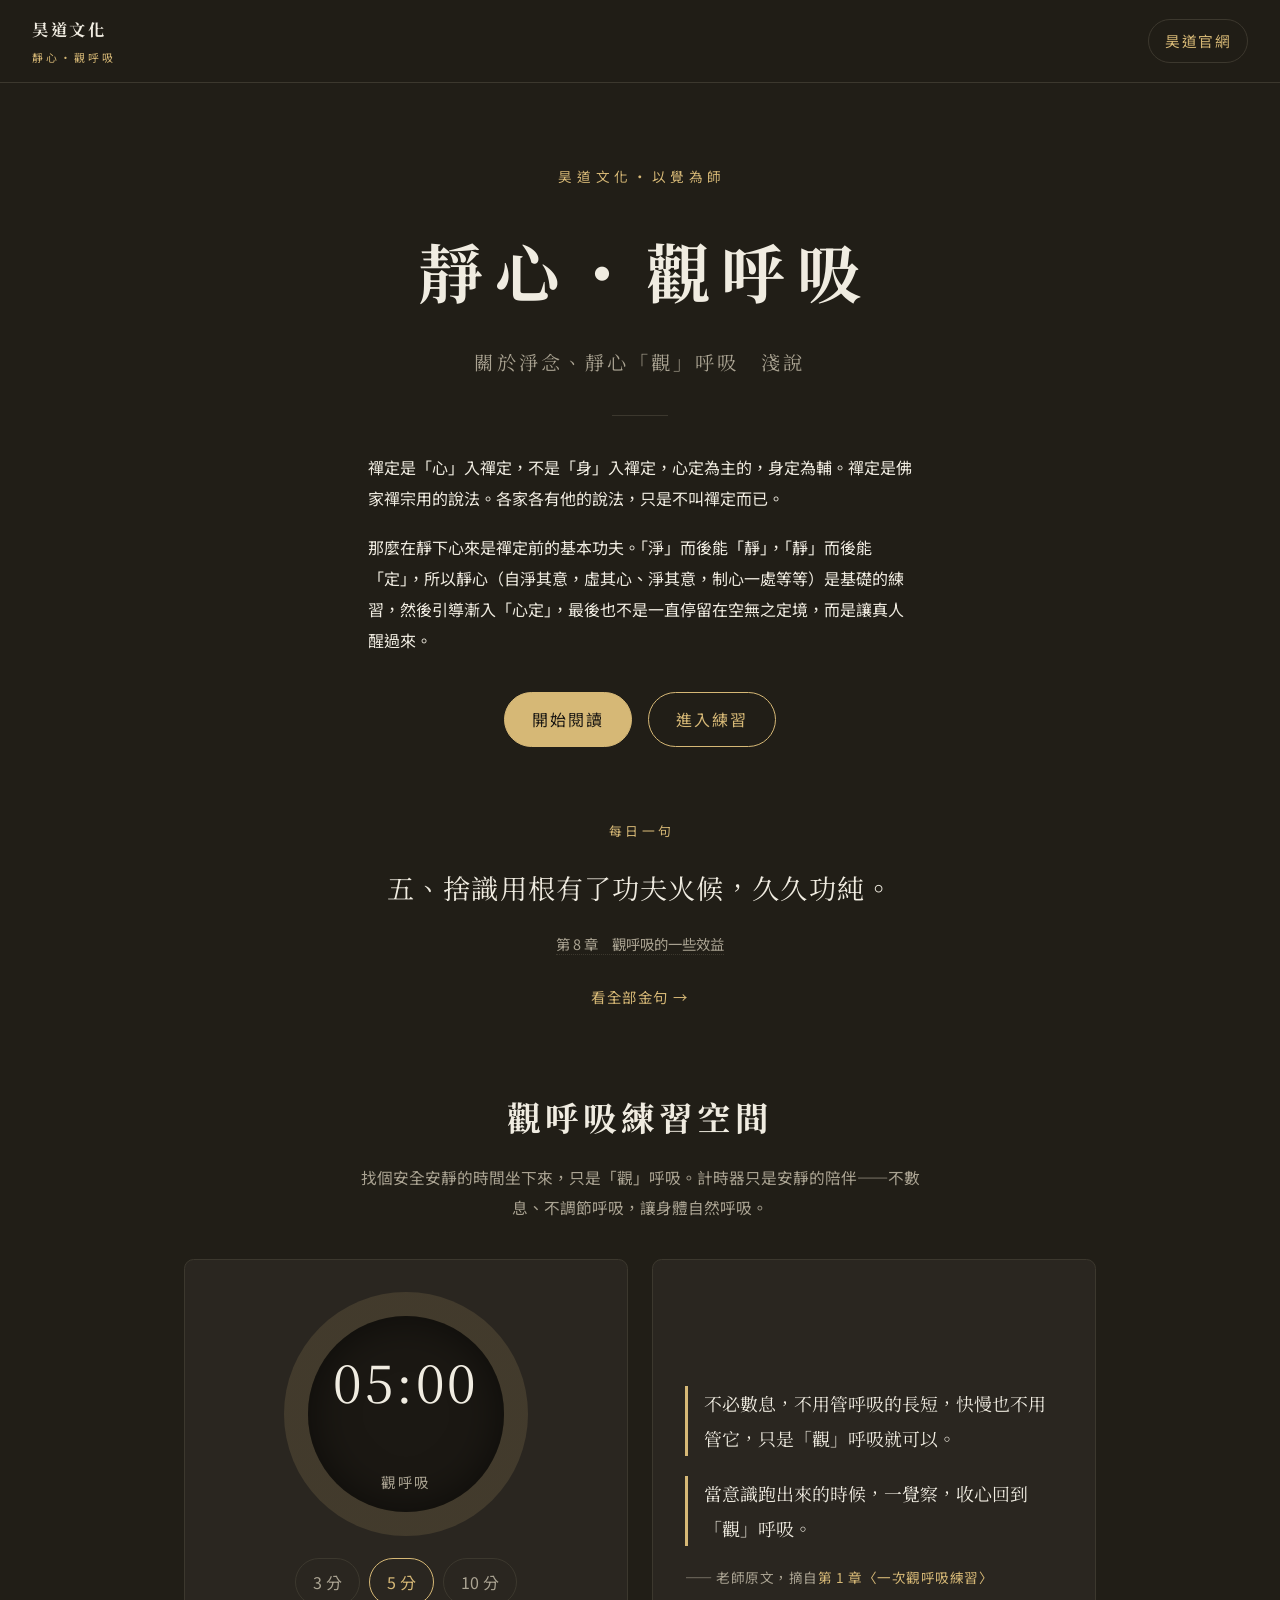
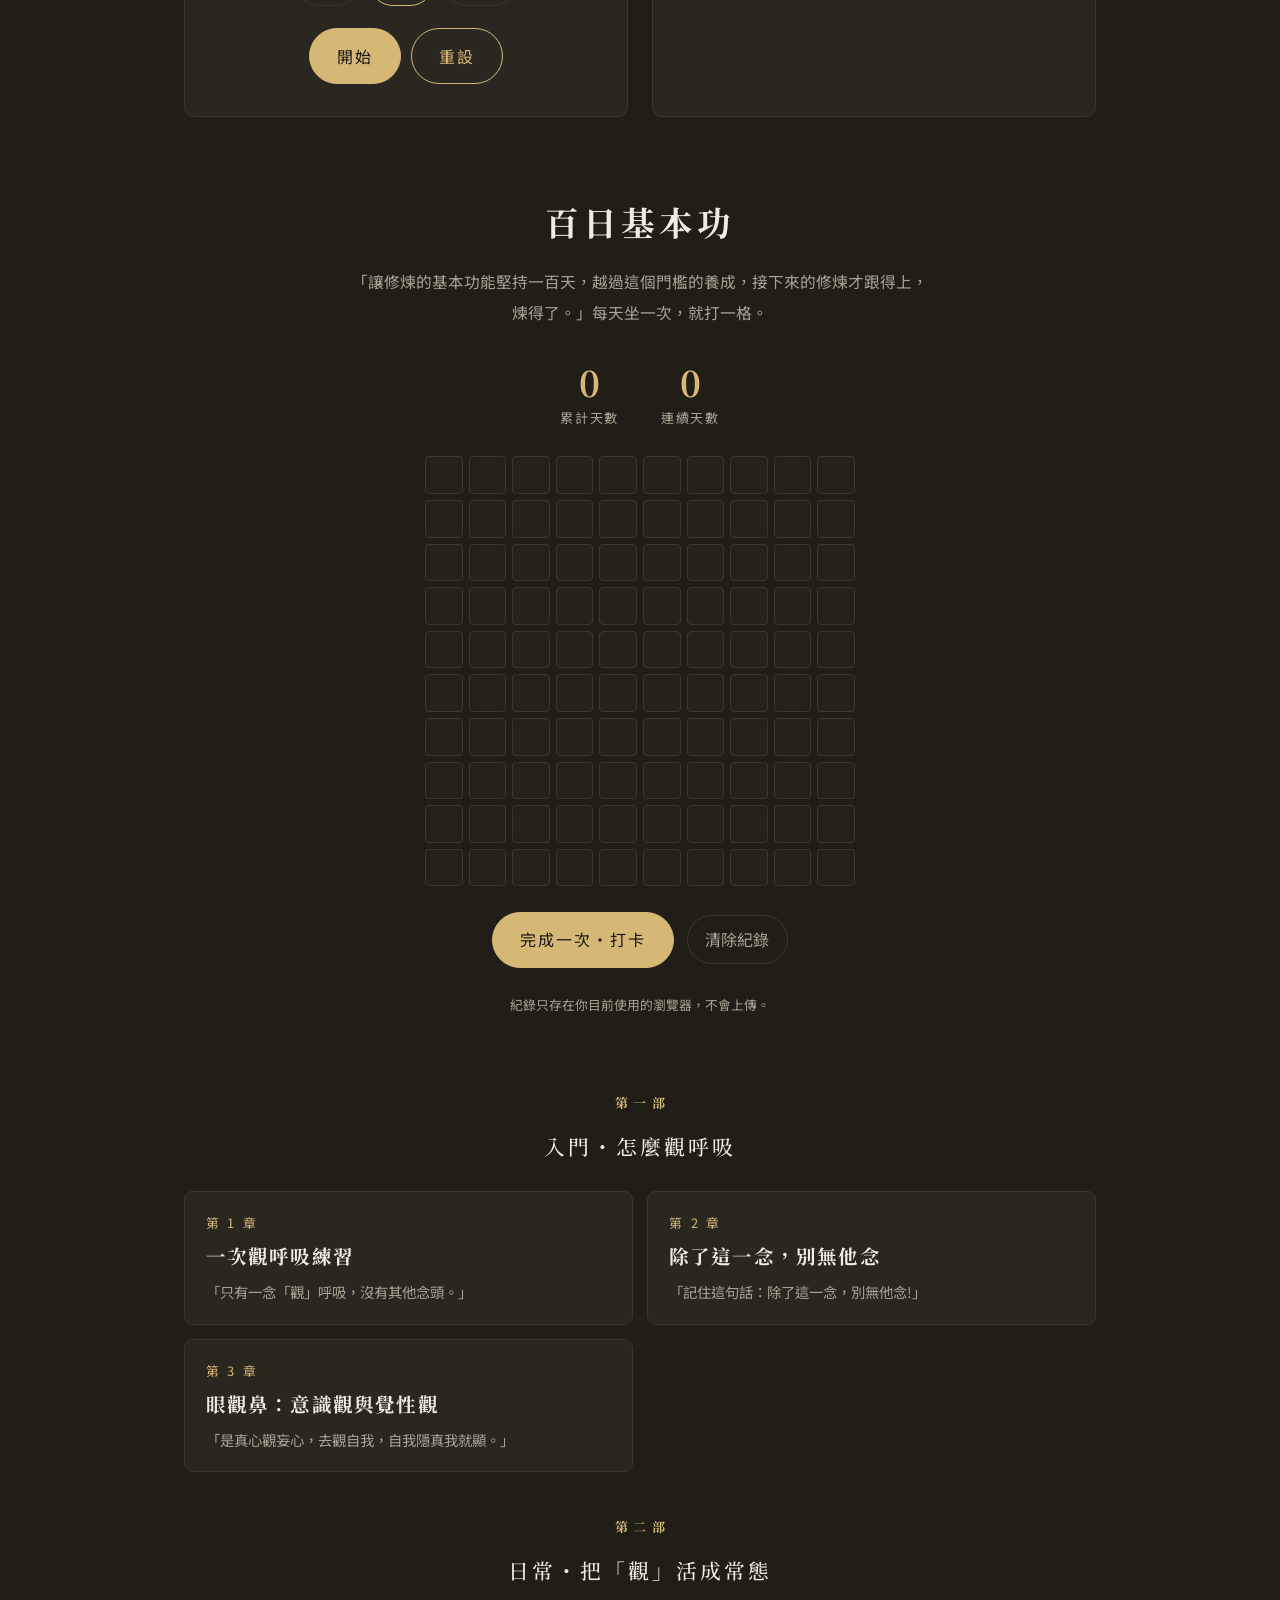
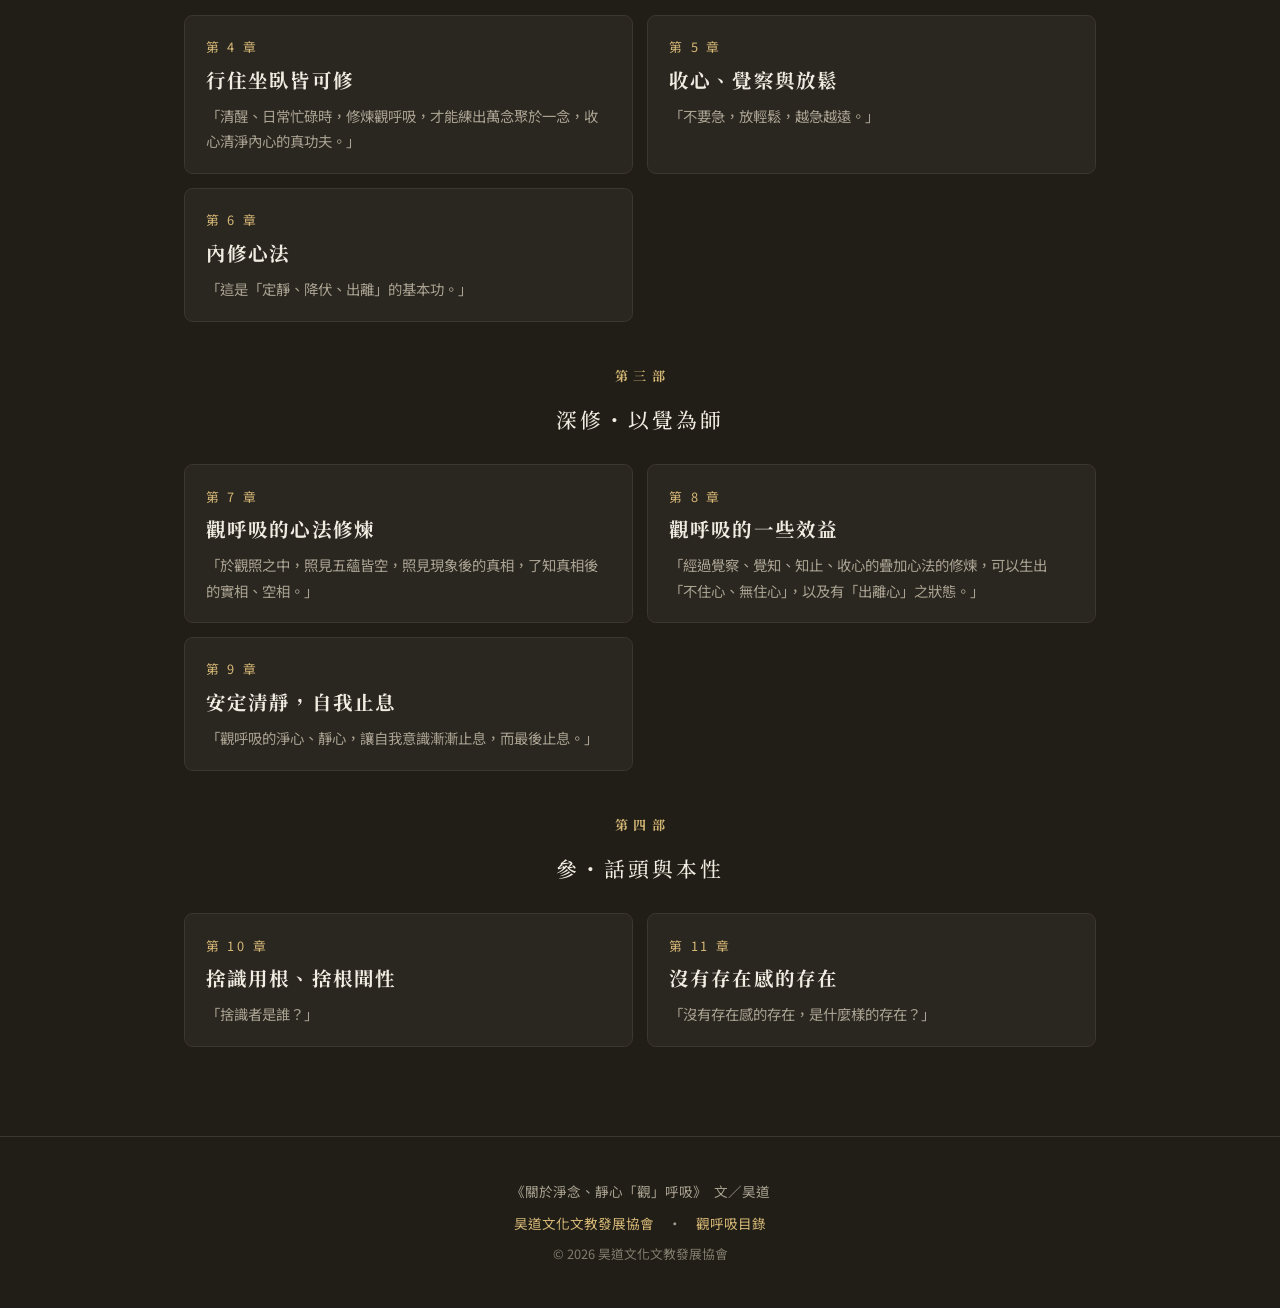
==== commit bc1f4bb1: "Add reading-return features 繼續閱讀（記住上次章節與捲動位置）、章節閱讀進度條、每日一句（輪播金句）、 金句集頁。皆為純前端、資料存本機；金句逐字取自各章原文。  Co-A" ====
--- a/index.html
+++ b/index.html
@@ -43,6 +43,15 @@
           <a class="btn btn-ghost" href="#practice">進入練習</a>
         </div>
       </div>
+    </section>
+
+    <div class="resume" id="resumeReading" hidden></div>
+
+    <section class="daily" aria-label="每日一句">
+      <p class="daily-label">每日一句</p>
+      <blockquote id="dailyQuote"></blockquote>
+      <p class="daily-src" id="dailySrc"></p>
+      <a class="daily-more" href="quotes.html">看全部金句 →</a>
     </section>
 
     <section class="feature" id="practice" aria-labelledby="practice-title">
@@ -178,6 +187,7 @@
     <p><a href="https://www.haodao.org/">昊道文化文教發展協會</a>　·　<a href="./index.html">觀呼吸目錄</a></p>
     <p class="copyright">© 2026 昊道文化文教發展協會</p>
   </footer>
+  <script src="./quotes-data.js" defer></script>
   <script src="./breathing.js" defer></script>
 </body>
 </html>
--- a/breathing.css
+++ b/breathing.css
@@ -864,3 +864,136 @@
         width: 100%;
     }
 }
+
+/* ===================== 閱讀回訪：進度條 / 接續閱讀 / 每日一句 / 金句集 ===================== */
+
+/* 閱讀進度條（章節頁） */
+.read-progress {
+    position: fixed;
+    top: 0;
+    left: 0;
+    right: 0;
+    height: 3px;
+    z-index: 20;
+    pointer-events: none;
+}
+
+.read-progress span {
+    display: block;
+    height: 100%;
+    width: 0;
+    background: var(--color-accent);
+    transition: width 0.12s linear;
+}
+
+/* 接續閱讀（著陸頁） */
+.resume {
+    max-width: var(--max-read);
+    margin: 0 auto 1.4rem;
+}
+
+.resume a {
+    display: flex;
+    align-items: center;
+    gap: 0.9rem;
+    border: 1px solid var(--color-accent);
+    border-radius: 0.6rem;
+    background: rgba(214, 184, 118, 0.08);
+    padding: 0.9rem 1.2rem;
+    transition: all 0.25s ease;
+}
+
+.resume a:hover {
+    background: rgba(214, 184, 118, 0.16);
+}
+
+.resume .resume-eyebrow {
+    font-size: 0.78rem;
+    letter-spacing: 0.16em;
+    color: var(--color-accent);
+    white-space: nowrap;
+}
+
+.resume .resume-title {
+    font-family: 'Noto Serif TC', serif;
+    font-weight: 500;
+    color: var(--color-text);
+}
+
+/* 每日一句（著陸頁） */
+.daily {
+    text-align: center;
+    max-width: 40rem;
+    margin: 3.5rem auto;
+}
+
+.daily .daily-label {
+    font-size: 0.8rem;
+    letter-spacing: 0.28em;
+    color: var(--color-accent);
+    padding-left: 0.28em;
+}
+
+.daily blockquote {
+    font-family: 'Noto Serif TC', serif;
+    font-size: clamp(1.3rem, 4vw, 1.7rem);
+    line-height: 1.85;
+    letter-spacing: 0.04em;
+    color: var(--color-text);
+    margin: 1.2rem 0 0.9rem;
+}
+
+.daily .daily-src a {
+    color: var(--color-muted);
+    font-size: 0.9rem;
+    border-bottom: 1px dotted var(--color-divider);
+}
+
+.daily .daily-src a:hover {
+    color: var(--color-accent);
+}
+
+.daily .daily-more {
+    display: inline-block;
+    margin-top: 1.5rem;
+    color: var(--color-accent);
+    font-size: 0.9rem;
+    letter-spacing: 0.1em;
+}
+
+/* 金句集頁 */
+.quote-collection {
+    display: grid;
+    gap: 2.2rem;
+    margin-top: 1rem;
+}
+
+.quote-chapter h2 {
+    font-family: 'Noto Serif TC', serif;
+    font-size: 1.1rem;
+    font-weight: 700;
+    letter-spacing: 0.08em;
+    color: var(--color-accent);
+    margin-bottom: 1rem;
+    padding-bottom: 0.5rem;
+    border-bottom: 1px solid var(--color-divider);
+}
+
+.quote-chapter h2 a {
+    color: inherit;
+}
+
+.quote-chapter h2 a:hover {
+    color: var(--color-text);
+}
+
+.quote-chapter blockquote {
+    font-family: 'Noto Serif TC', serif;
+    font-size: 1.18rem;
+    line-height: 1.9;
+    letter-spacing: 0.04em;
+    color: var(--color-text);
+    margin: 0.9rem 0;
+    padding-left: 1rem;
+    border-left: 3px solid var(--color-divider);
+}
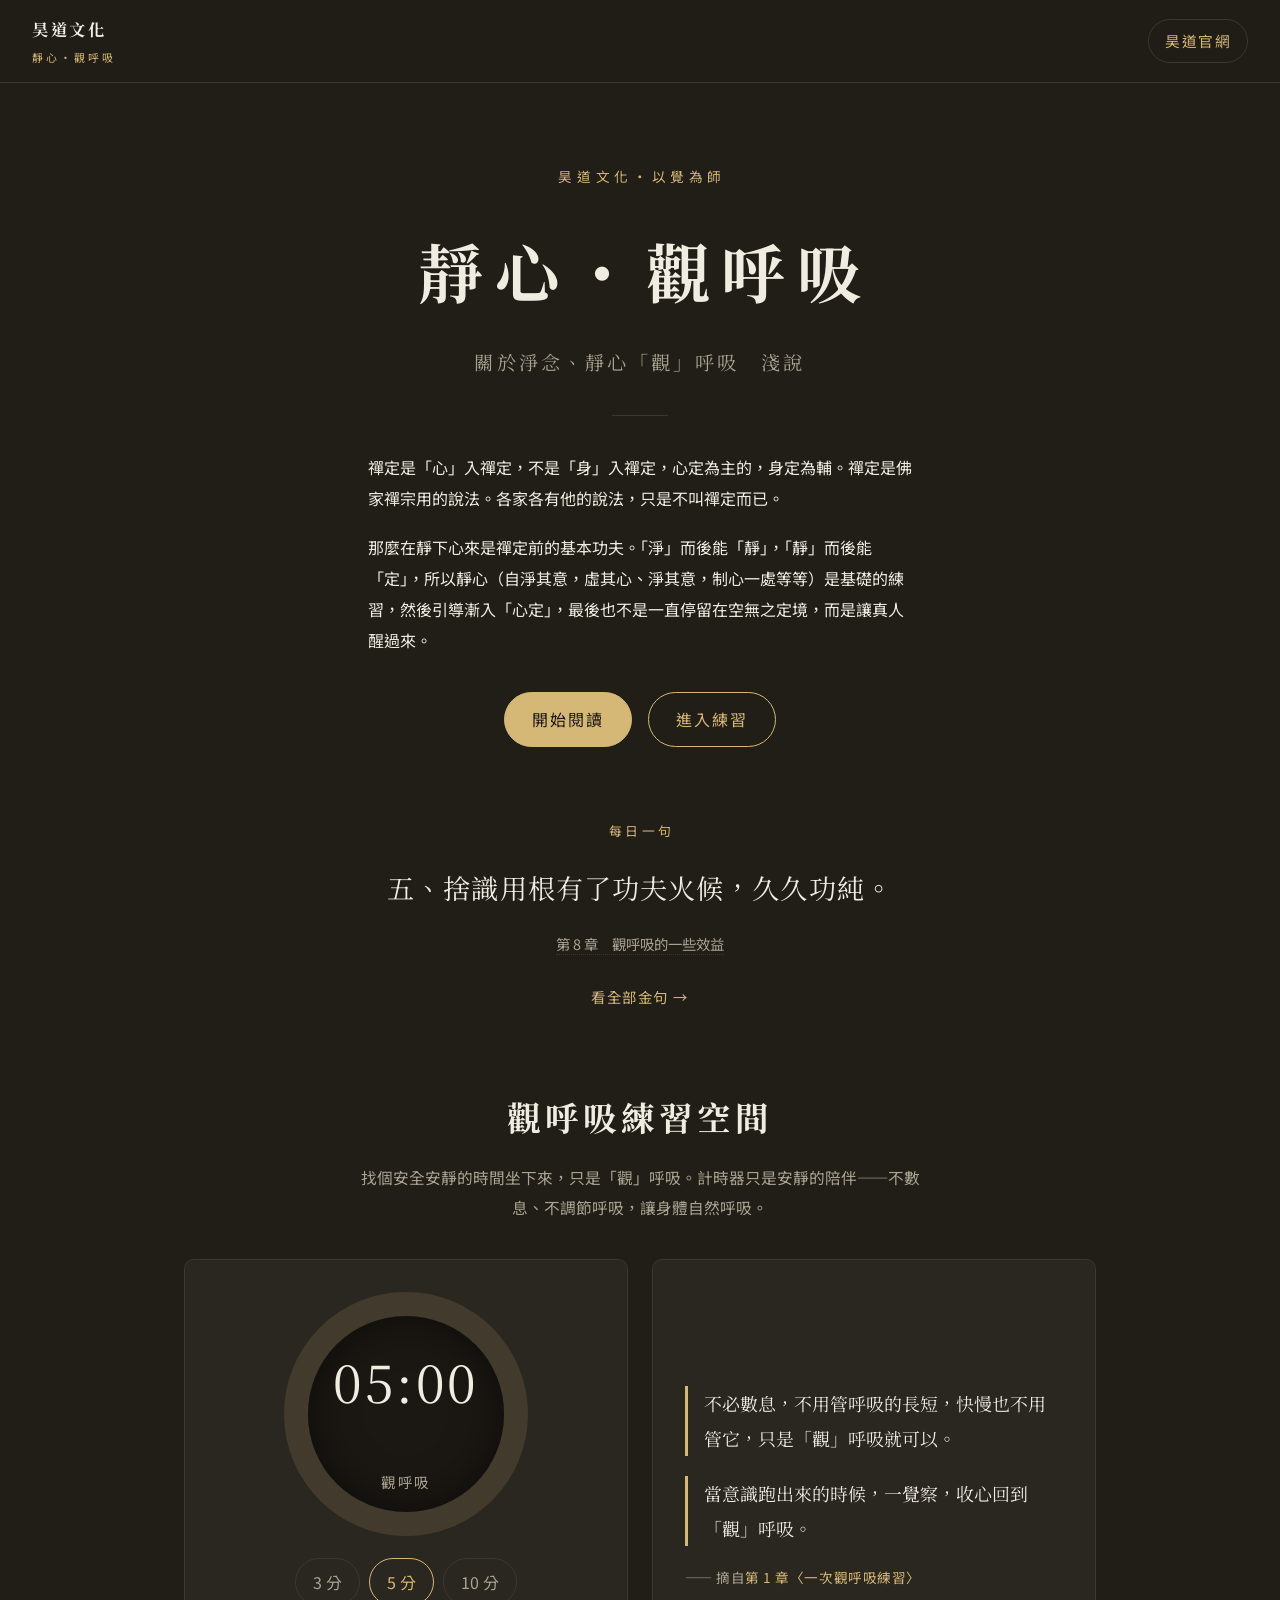
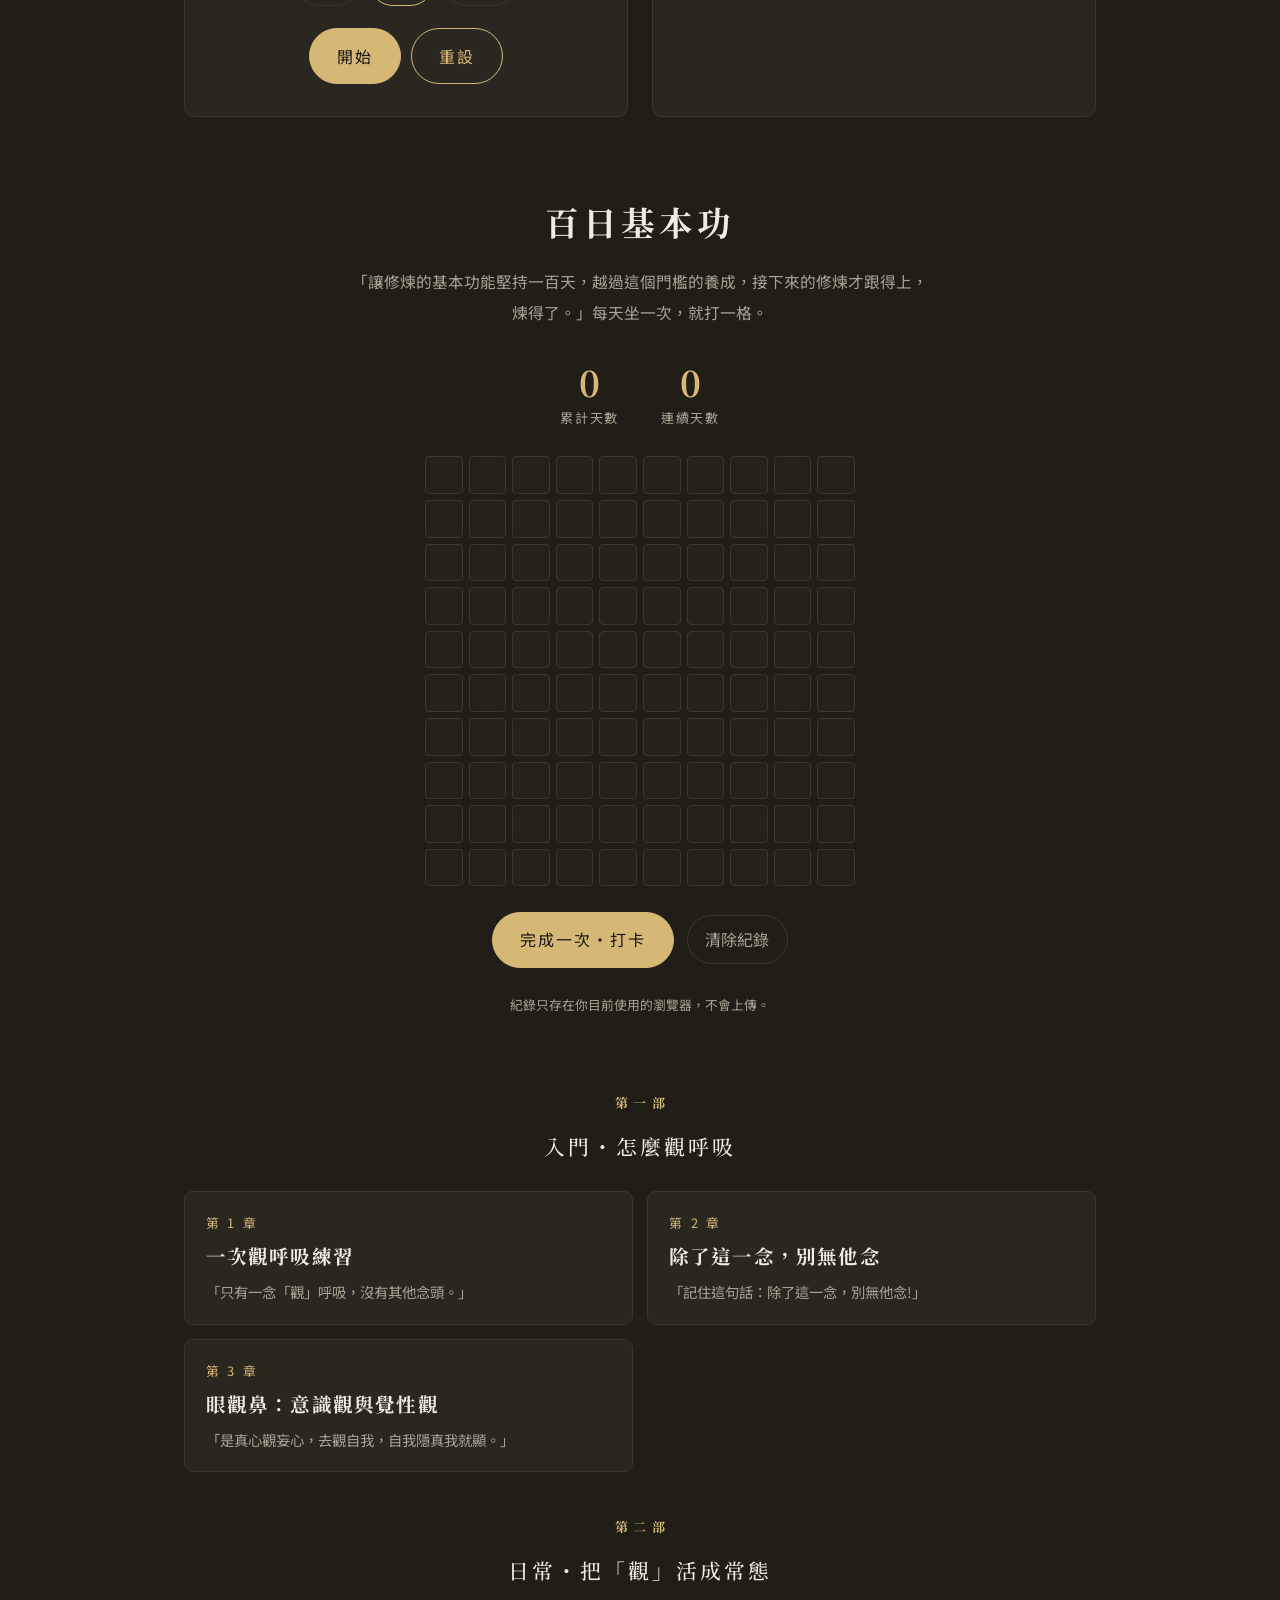
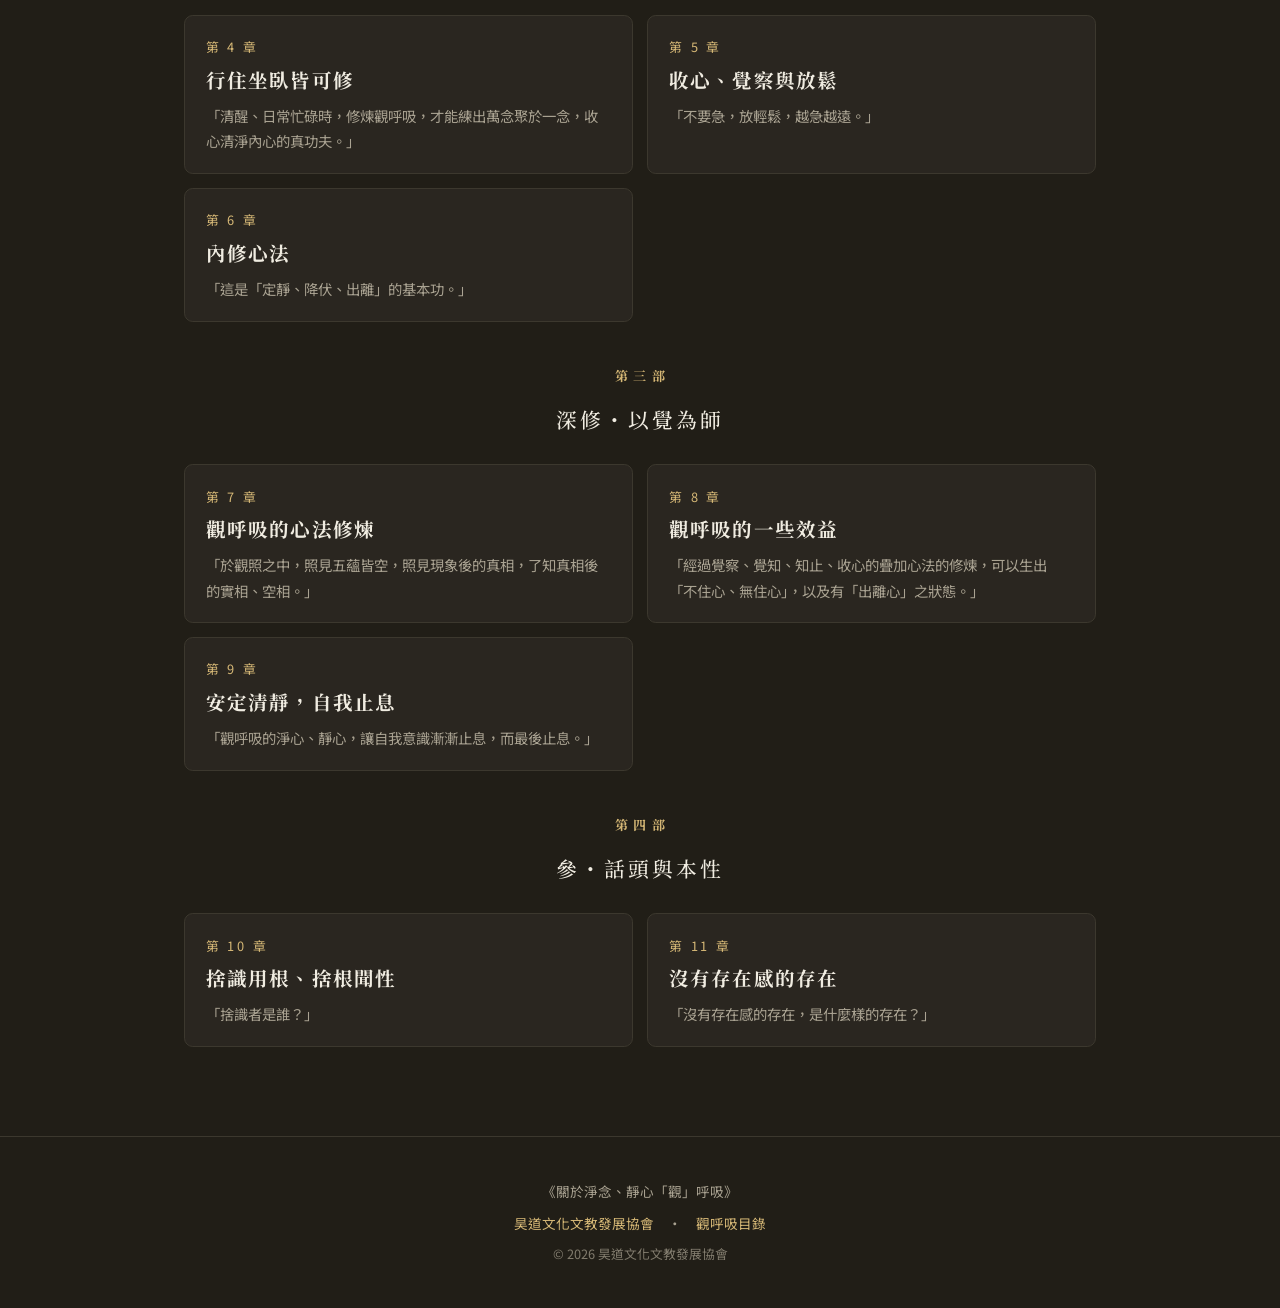
==== commit 450d6659: "Reframe around 觀呼吸; drop teacher-attribution framing 主軸聚焦「如何觀呼吸」：移除 meta、練習區、金句集、頁尾與 README 中 「老師原文／" ====
--- a/index.html
+++ b/index.html
@@ -4,12 +4,12 @@
   <meta charset="utf-8">
   <meta name="viewport" content="width=device-width, initial-scale=1">
   <title>靜心・觀呼吸｜關於淨念、靜心「觀」呼吸　淺說</title>
-  <meta name="description" content="《關於淨念、靜心「觀」呼吸》線上閱讀。以昊道老師的話，系統化呈現淨念、靜心、觀呼吸的內修心法——從一次觀呼吸練習，到捨識用根、自我止息。">
+  <meta name="description" content="《關於淨念、靜心「觀」呼吸》線上閱讀。系統化呈現淨念、靜心、觀呼吸的內修心法——從一次觀呼吸練習，到捨識用根、自我止息。">
   <meta name="author" content="昊道文化文教發展協會">
   <link rel="canonical" href="https://haodao-culture.github.io/guan-huxi/">
   <meta property="og:site_name" content="昊道文化文教發展協會">
   <meta property="og:title" content="靜心・觀呼吸｜關於淨念、靜心「觀」呼吸　淺說">
-  <meta property="og:description" content="《關於淨念、靜心「觀」呼吸》線上閱讀。以昊道老師的話，系統化呈現淨念、靜心、觀呼吸的內修心法——從一次觀呼吸練習，到捨識用根、自我止息。">
+  <meta property="og:description" content="《關於淨念、靜心「觀」呼吸》線上閱讀。系統化呈現淨念、靜心、觀呼吸的內修心法——從一次觀呼吸練習，到捨識用根、自我止息。">
   <meta property="og:type" content="article">
   <meta property="og:url" content="https://haodao-culture.github.io/guan-huxi/">
   <meta property="og:locale" content="zh_TW">
@@ -80,7 +80,7 @@
         <div class="practice-note">
           <blockquote>不必數息，不用管呼吸的長短，快慢也不用管它，只是「觀」呼吸就可以。</blockquote>
           <blockquote>當意識跑出來的時候，一覺察，收心回到「觀」呼吸。</blockquote>
-          <p class="src">—— 老師原文，摘自<a href="ch01.html">第 1 章〈一次觀呼吸練習〉</a></p>
+          <p class="src">—— 摘自<a href="ch01.html">第 1 章〈一次觀呼吸練習〉</a></p>
         </div>
       </div>
     </section>
@@ -183,7 +183,7 @@
     </nav>
   </main>
   <footer class="reader-footer">
-    <p>《關於淨念、靜心「觀」呼吸》　文／昊道</p>
+    <p>《關於淨念、靜心「觀」呼吸》</p>
     <p><a href="https://www.haodao.org/">昊道文化文教發展協會</a>　·　<a href="./index.html">觀呼吸目錄</a></p>
     <p class="copyright">© 2026 昊道文化文教發展協會</p>
   </footer>
